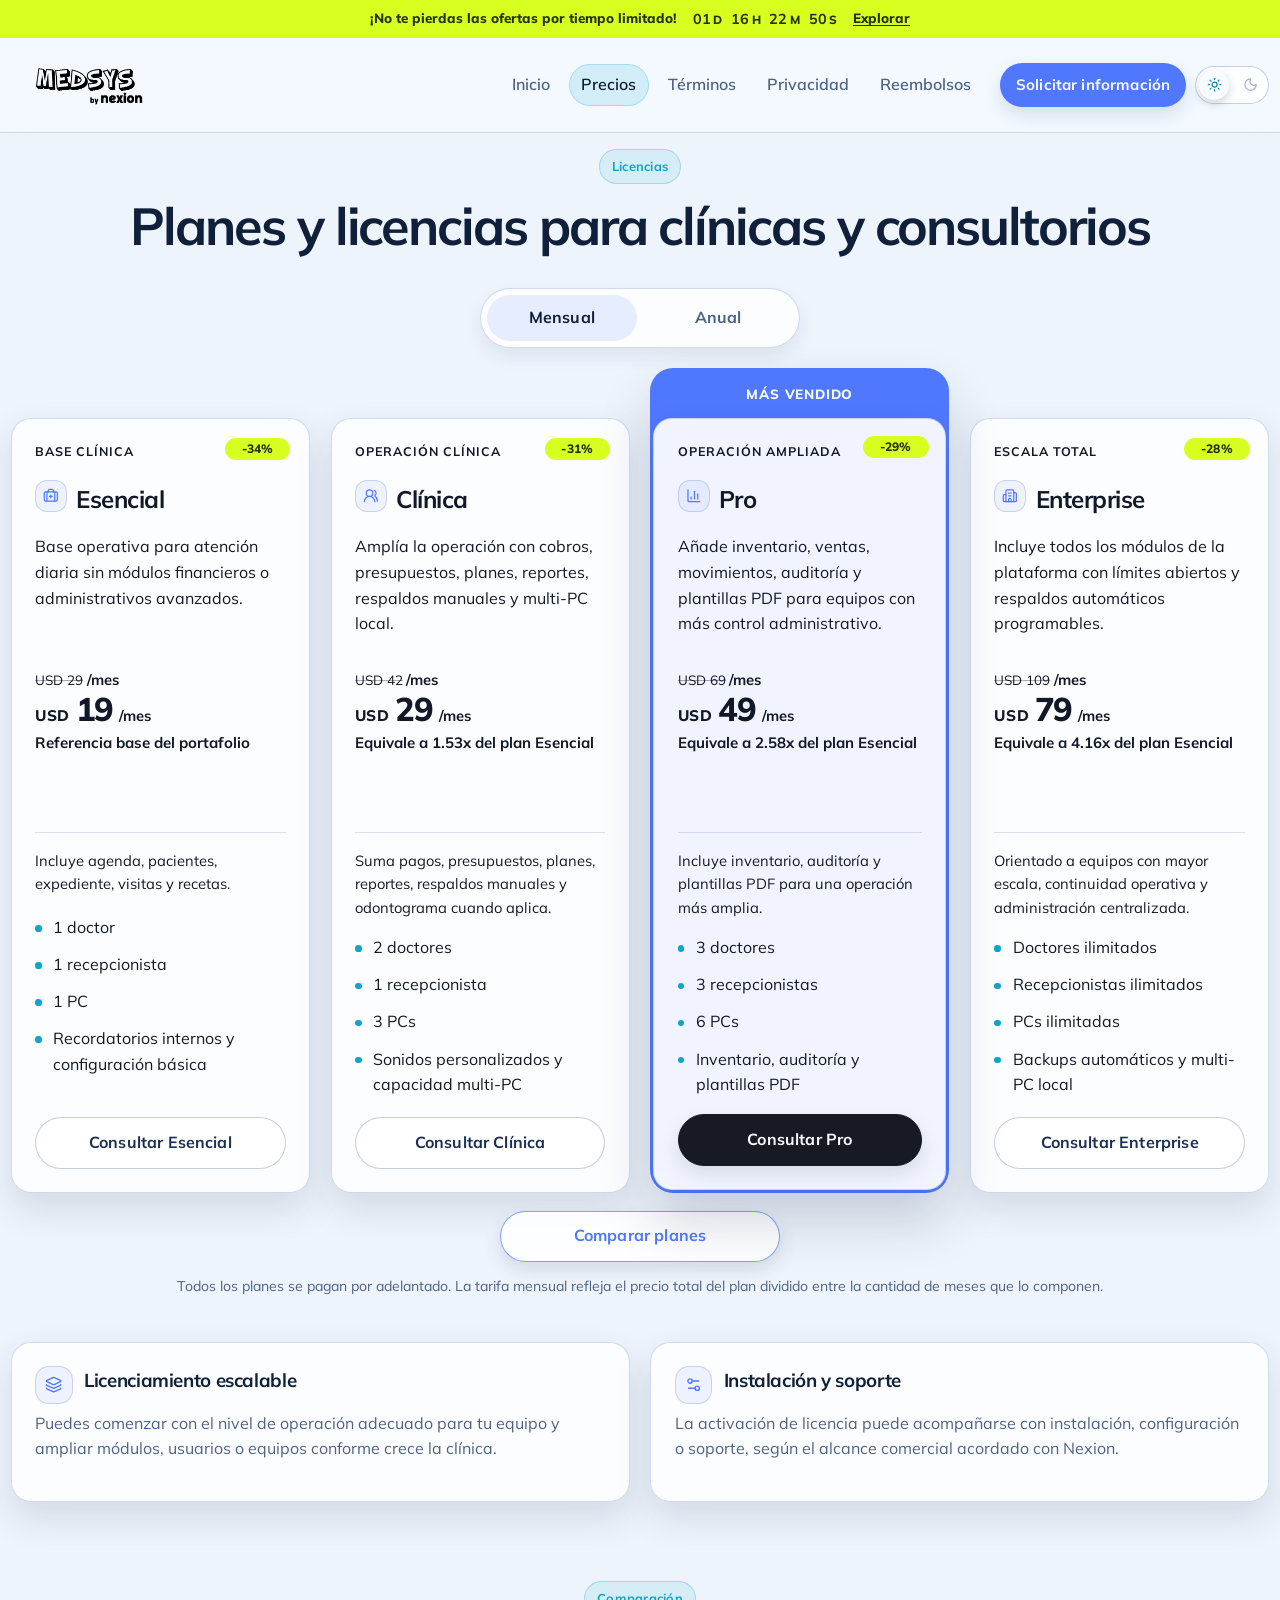
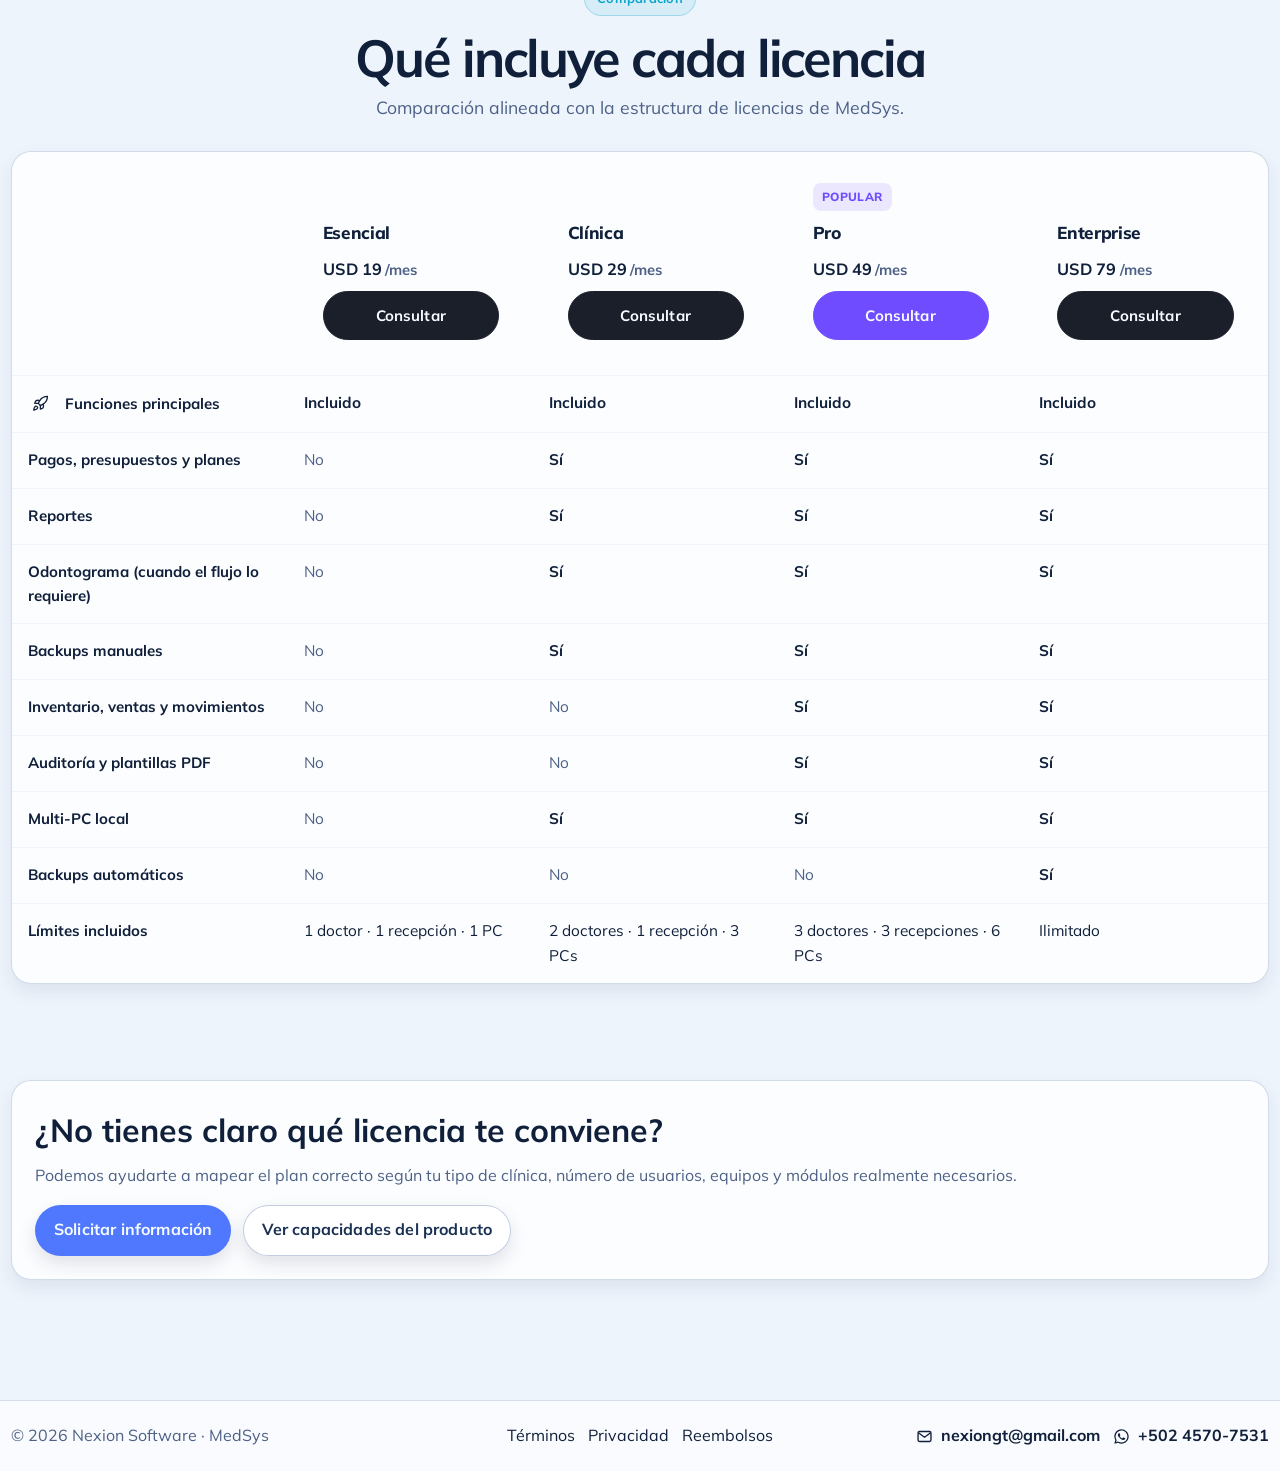
==== precios.html @ 18bebc8e "Add files via upload" ====
﻿<!doctype html>
<html lang="es" data-theme="light">
<head>
  <meta charset="utf-8" />
  <meta name="viewport" content="width=device-width, initial-scale=1" />
  <title>Planes y Licencias | Nexion</title>
  <meta name="description" content="Licencias MedSys en USD. Compara Esencial, Clínica, Pro y Enterprise para consultorios y clínicas." />
  <meta property="og:title" content="Planes y Licencias | MedSys | Nexion" />
  <meta property="og:description" content="Comparación de licencias MedSys en USD para consultorios y clínicas, con módulos y alcances según plan." />
  <meta property="og:type" content="website" />
  <meta property="og:image" content="src/iconoPrograma.png" />
  <link rel="icon" type="image/png" href="src/iconoPrograma.png" />
  <link rel="preload" as="image" href="src/logoBlack.png" />
  <link rel="preload" as="image" href="src/logoWhite.png" />
  <script>
    (() => {
      const root = document.documentElement;
      root.classList.add('js');
      try {
        const storedTheme = localStorage.getItem('medsys-theme');
        if (storedTheme === 'light' || storedTheme === 'dark') {
          root.dataset.theme = storedTheme;
        }
      } catch (_) {
        root.dataset.theme = root.dataset.theme || 'light';
      }
    })();
  </script>
  <link rel="stylesheet" href="assets/styles.css" />
  <script defer src="assets/main.js"></script>
</head>
<body>
  <div class="bg-orb orb-a" data-orb></div>
  <div class="bg-orb orb-b" data-orb></div>

  <header class="nav" data-nav>
    <div class="container nav-inner">
      <a class="brand" href="index.html" aria-label="MedSys by Nexion">
        <span class="brand-mark" aria-hidden="true">
          <img class="brand-logo brand-logo--light" src="src/logoBlack.png" alt="" width="300" height="150" />
          <img class="brand-logo brand-logo--dark" src="src/logoWhite.png" alt="" width="300" height="150" />
        </span>
        <span class="sr-only">MedSys by Nexion</span>
      </a>

      <button class="nav-toggle" type="button" aria-expanded="false" aria-controls="site-menu" aria-label="Abrir menú" data-nav-toggle>
        <svg viewBox="0 0 24 24" fill="none" aria-hidden="true">
          <path d="M4 5h16"></path>
          <path d="M4 12h16"></path>
          <path d="M4 19h16"></path>
        </svg>
      </button>

      <nav class="nav-menu" id="site-menu" aria-label="Navegación principal" data-nav-menu>
        <div class="nav-links">
          <a class="nav-link" data-nav-link href="index.html">Inicio</a>
          <a class="nav-link" data-nav-link href="precios.html">Precios</a>
          <a class="nav-link" data-nav-link href="terminos.html">Términos</a>
          <a class="nav-link" data-nav-link href="privacidad.html">Privacidad</a>
          <a class="nav-link" data-nav-link href="reembolsos.html">Reembolsos</a>
        </div>
        <div class="nav-actions">
          <a class="button small nav-cta" href="mailto:nexiongt@gmail.com?subject=Licencias%20MedSys">Solicitar información</a>
          <button class="theme-toggle" type="button" data-theme-toggle aria-label="Cambiar a modo oscuro" aria-pressed="false">
            <span class="theme-toggle-icon theme-toggle-icon-sun" aria-hidden="true">
              <svg viewBox="0 0 24 24" fill="none" aria-hidden="true">
                <circle cx="12" cy="12" r="4"></circle>
                <path d="M12 2v2"></path>
                <path d="M12 20v2"></path>
                <path d="m4.93 4.93 1.41 1.41"></path>
                <path d="m17.66 17.66 1.41 1.41"></path>
                <path d="M2 12h2"></path>
                <path d="M20 12h2"></path>
                <path d="m6.34 17.66-1.41 1.41"></path>
                <path d="m19.07 4.93-1.41 1.41"></path>
              </svg>
            </span>
            <span class="theme-toggle-thumb" aria-hidden="true"></span>
            <span class="theme-toggle-icon theme-toggle-icon-moon" aria-hidden="true">
              <svg viewBox="0 0 24 24" fill="none" aria-hidden="true">
                <path d="M20.985 12.486a9 9 0 1 1-9.473-9.472c.405-.022.617.46.402.803a6 6 0 0 0 8.268 8.268c.344-.215.825-.004.803.401"></path>
              </svg>
            </span>
          </button>
        </div>
      </nav>
      <div class="nav-overlay" data-nav-close></div>
    </div>
  </header>

  <main class="section">
    <div class="container">
      <div class="section-head" data-reveal>
        <span class="badge">Licencias</span>
        <h1 class="section-title">Planes y licencias para clínicas y consultorios</h1>
      </div>

      <section class="section pricing-section">
        <div class="pricing-shell">
          <div class="billing-center" data-reveal>
            <div class="billing-toggle" role="radiogroup" aria-label="Ciclo de facturación">
              <span class="billing-highlight" aria-hidden="true"></span>
              <input class="billing-input" type="radio" name="billing-cycle" id="billing-monthly" checked />
              <label class="billing-option" for="billing-monthly">Mensual</label>
              <input class="billing-input" type="radio" name="billing-cycle" id="billing-annual" />
              <label class="billing-option" for="billing-annual">Anual</label>
            </div>
          </div>

          <div class="pricing-grid" data-pricing-grid>
            <article class="card plan" data-reveal>
              <span class="plan-price-chip">-34%</span>
              <div class="plan-header">
                <span class="eyebrow">Base clínica</span>
                <h2 class="icon-title icon-title--sm">
                  <span class="title-icon" aria-hidden="true">
                    <svg viewBox="0 0 24 24" fill="none" aria-hidden="true">
                      <path d="M12 11v4"></path>
                      <path d="M14 13h-4"></path>
                      <path d="M16 6V4a2 2 0 0 0-2-2h-4a2 2 0 0 0-2 2v2"></path>
                      <path d="M18 6v14"></path>
                      <path d="M6 6v14"></path>
                      <rect width="20" height="14" x="2" y="6" rx="2"></rect>
                    </svg>
                  </span>
                  <span>Esencial</span>
                </h2>
                <p class="plan-summary">Base operativa para atención diaria sin módulos financieros o administrativos avanzados.</p>
              </div>

              <div class="plan-price-stack" aria-live="polite">
                <div class="plan-price-view" data-price="monthly">
                  <p class="plan-price-compare">USD 29<span class="plan-period">/mes</span></p>
                  <p class="plan-price-line"><span class="plan-currency">USD</span><span class="plan-amount">19</span><span class="plan-period">/mes</span></p>
                  <p class="plan-price-note">Referencia base del portafolio</p>
                </div>
                <div class="plan-price-view" data-price="annual">
                  <p class="plan-price-compare">USD 290<span class="plan-period">/año</span></p>
                  <p class="plan-price-line"><span class="plan-currency">USD</span><span class="plan-amount">190</span><span class="plan-period">/año</span></p>
                  <p class="plan-price-note">Equivale a USD 15.83<span class="plan-period">/mes</span></p>
                </div>
              </div>

              <p class="price-sub">Incluye agenda, pacientes, expediente, visitas y recetas.</p>
              <ul class="feature-list">
                <li>1 doctor</li>
                <li>1 recepcionista</li>
                <li>1 PC</li>
                <li>Recordatorios internos y configuración básica</li>
              </ul>
              <div class="plan-actions">
                <a class="button secondary" href="mailto:nexiongt@gmail.com?subject=Licencia%20MedSys%20Esencial">Consultar Esencial</a>
              </div>
            </article>

            <article class="card plan" data-reveal>
              <span class="plan-price-chip">-31%</span>
              <div class="plan-header">
                <span class="eyebrow">Operación clínica</span>
                <h2 class="icon-title icon-title--sm">
                  <span class="title-icon" aria-hidden="true">
                    <svg viewBox="0 0 24 24" fill="none" aria-hidden="true">
                      <path d="M18 21a8 8 0 0 0-16 0"></path>
                      <circle cx="10" cy="8" r="5"></circle>
                      <path d="M22 20c0-3.37-2-6.5-4-8a5 5 0 0 0-.45-8.3"></path>
                    </svg>
                  </span>
                  <span>Clínica</span>
                </h2>
                <p class="plan-summary">Amplía la operación con cobros, presupuestos, planes, reportes, respaldos manuales y multi-PC local.</p>
              </div>

              <div class="plan-price-stack" aria-live="polite">
                <div class="plan-price-view" data-price="monthly">
                  <p class="plan-price-compare">USD 42<span class="plan-period">/mes</span></p>
                  <p class="plan-price-line"><span class="plan-currency">USD</span><span class="plan-amount">29</span><span class="plan-period">/mes</span></p>
                  <p class="plan-price-note">Equivale a 1.53x del plan Esencial</p>
                </div>
                <div class="plan-price-view" data-price="annual">
                  <p class="plan-price-compare">USD 420<span class="plan-period">/año</span></p>
                  <p class="plan-price-line"><span class="plan-currency">USD</span><span class="plan-amount">290</span><span class="plan-period">/año</span></p>
                  <p class="plan-price-note">USD 24.17<span class="plan-period">/mes</span> · 1.53x Esencial</p>
                </div>
              </div>

              <p class="price-sub">Suma pagos, presupuestos, planes, reportes, respaldos manuales y odontograma cuando aplica.</p>
              <ul class="feature-list">
                <li>2 doctores</li>
                <li>1 recepcionista</li>
                <li>3 PCs</li>
                <li>Sonidos personalizados y capacidad multi-PC</li>
              </ul>
              <div class="plan-actions">
                <a class="button secondary" href="mailto:nexiongt@gmail.com?subject=Licencia%20MedSys%20Cl%C3%ADnica">Consultar Clínica</a>
              </div>
            </article>

            <article class="plan plan-popular" data-reveal>
              <div class="plan-popular-shell">
                <div class="plan-ribbon">Más vendido</div>
                <div class="card plan-popular-card">
                  <span class="plan-price-chip">-29%</span>
                  <div class="plan-header">
                    <span class="eyebrow">Operación ampliada</span>
                    <h2 class="icon-title icon-title--sm">
                      <span class="title-icon" aria-hidden="true">
                        <svg viewBox="0 0 24 24" fill="none" aria-hidden="true">
                          <path d="M3 3v16a2 2 0 0 0 2 2h16"></path>
                          <path d="M18 17V9"></path>
                          <path d="M13 17V5"></path>
                          <path d="M8 17v-3"></path>
                        </svg>
                      </span>
                      <span>Pro</span>
                    </h2>
                    <p class="plan-summary">Añade inventario, ventas, movimientos, auditoría y plantillas PDF para equipos con más control administrativo.</p>
                  </div>

                  <div class="plan-price-stack" aria-live="polite">
                    <div class="plan-price-view" data-price="monthly">
                      <p class="plan-price-compare">USD 69<span class="plan-period">/mes</span></p>
                      <p class="plan-price-line"><span class="plan-currency">USD</span><span class="plan-amount">49</span><span class="plan-period">/mes</span></p>
                      <p class="plan-price-note">Equivale a 2.58x del plan Esencial</p>
                    </div>
                    <div class="plan-price-view" data-price="annual">
                      <p class="plan-price-compare">USD 690<span class="plan-period">/año</span></p>
                      <p class="plan-price-line"><span class="plan-currency">USD</span><span class="plan-amount">490</span><span class="plan-period">/año</span></p>
                      <p class="plan-price-note">USD 40.83<span class="plan-period">/mes</span> · 2.58x Esencial</p>
                    </div>
                  </div>

                  <p class="price-sub">Incluye inventario, auditoría y plantillas PDF para una operación más amplia.</p>
                  <ul class="feature-list">
                    <li>3 doctores</li>
                    <li>3 recepcionistas</li>
                    <li>6 PCs</li>
                    <li>Inventario, auditoría y plantillas PDF</li>
                  </ul>
                  <div class="plan-actions">
                    <a class="button" href="mailto:nexiongt@gmail.com?subject=Licencia%20MedSys%20Pro">Consultar Pro</a>
                  </div>
                </div>
              </div>
            </article>

            <article class="card plan" data-reveal>
              <span class="plan-price-chip">-28%</span>
              <div class="plan-header">
                <span class="eyebrow">Escala total</span>
                <h2 class="icon-title icon-title--sm">
                  <span class="title-icon" aria-hidden="true">
                    <svg viewBox="0 0 24 24" fill="none" aria-hidden="true">
                      <path d="M10 12h4"></path>
                      <path d="M10 8h4"></path>
                      <path d="M14 21v-3a2 2 0 0 0-4 0v3"></path>
                      <path d="M6 10H4a2 2 0 0 0-2 2v7a2 2 0 0 0 2 2h16a2 2 0 0 0 2-2V9a2 2 0 0 0-2-2h-2"></path>
                      <path d="M6 21V5a2 2 0 0 1 2-2h8a2 2 0 0 1 2 2v16"></path>
                    </svg>
                  </span>
                  <span>Enterprise</span>
                </h2>
                <p class="plan-summary">Incluye todos los módulos de la plataforma con límites abiertos y respaldos automáticos programables.</p>
              </div>

              <div class="plan-price-stack" aria-live="polite">
                <div class="plan-price-view" data-price="monthly">
                  <p class="plan-price-compare">USD 109<span class="plan-period">/mes</span></p>
                  <p class="plan-price-line"><span class="plan-currency">USD</span><span class="plan-amount">79</span><span class="plan-period">/mes</span></p>
                  <p class="plan-price-note">Equivale a 4.16x del plan Esencial</p>
                </div>
                <div class="plan-price-view" data-price="annual">
                  <p class="plan-price-compare">USD 1,090<span class="plan-period">/año</span></p>
                  <p class="plan-price-line"><span class="plan-currency">USD</span><span class="plan-amount">790</span><span class="plan-period">/año</span></p>
                  <p class="plan-price-note">USD 65.83<span class="plan-period">/mes</span> · 4.16x Esencial</p>
                </div>
              </div>

              <p class="price-sub">Orientado a equipos con mayor escala, continuidad operativa y administración centralizada.</p>
              <ul class="feature-list">
                <li>Doctores ilimitados</li>
                <li>Recepcionistas ilimitados</li>
                <li>PCs ilimitadas</li>
                <li>Backups automáticos y multi-PC local</li>
              </ul>
              <div class="plan-actions">
                <a class="button secondary" href="mailto:nexiongt@gmail.com?subject=Licencia%20MedSys%20Enterprise">Consultar Enterprise</a>
              </div>
            </article>
          </div>

          <div class="pricing-jump" data-reveal>
            <a class="button secondary compare-jump" href="#comparacion">Comparar planes</a>
            <p class="pricing-footnote">Todos los planes se pagan por adelantado. La tarifa mensual refleja el precio total del plan dividido entre la cantidad de meses que lo componen.</p>
          </div>

          <div class="grid cols-2 pricing-info-grid" data-reveal>
            <article class="card">
              <h3 class="icon-title">
                <span class="title-icon" aria-hidden="true">
                  <svg viewBox="0 0 24 24" fill="none" aria-hidden="true">
                    <path d="M12.83 2.18a2 2 0 0 0-1.66 0L2.6 6.08a1 1 0 0 0 0 1.83l8.58 3.91a2 2 0 0 0 1.66 0l8.58-3.9a1 1 0 0 0 0-1.83z"></path>
                    <path d="M2 12a1 1 0 0 0 .58.91l8.6 3.91a2 2 0 0 0 1.65 0l8.58-3.9A1 1 0 0 0 22 12"></path>
                    <path d="M2 17a1 1 0 0 0 .58.91l8.6 3.91a2 2 0 0 0 1.65 0l8.58-3.9A1 1 0 0 0 22 17"></path>
                  </svg>
                </span>
                <span>Licenciamiento escalable</span>
              </h3>
              <p>Puedes comenzar con el nivel de operación adecuado para tu equipo y ampliar módulos, usuarios o equipos conforme crece la clínica.</p>
            </article>
            <article class="card">
              <h3 class="icon-title">
                <span class="title-icon" aria-hidden="true">
                  <svg viewBox="0 0 24 24" fill="none" aria-hidden="true">
                    <path d="M14 17H5"></path>
                    <path d="M19 7h-9"></path>
                    <circle cx="17" cy="17" r="3"></circle>
                    <circle cx="7" cy="7" r="3"></circle>
                  </svg>
                </span>
                <span>Instalación y soporte</span>
              </h3>
              <p>La activación de licencia puede acompañarse con instalación, configuración o soporte, según el alcance comercial acordado con Nexion.</p>
            </article>
          </div>
        </div>
      </section>

      <section class="section" id="comparacion">
        <div class="section-head" data-reveal>
          <span class="badge">Comparación</span>
          <h2 class="section-title">Qué incluye cada licencia</h2>
          <p class="section-subtitle">Comparación alineada con la estructura de licencias de MedSys.</p>
        </div>

        <div class="table-wrap" data-reveal>
          <table class="compare-table">
            <colgroup>
              <col class="compare-col compare-col--stub" />
              <col class="compare-col compare-col--plan" />
              <col class="compare-col compare-col--plan" />
              <col class="compare-col compare-col--plan" />
              <col class="compare-col compare-col--plan" />
            </colgroup>
            <thead>
              <tr class="compare-plan-row">
                <th class="compare-stub" scope="col"></th>
                <th scope="col">
                  <div class="compare-plan-head compare-plan-head--soft">
                    <p class="compare-plan-name">Esencial</p>
                    <p class="compare-plan-price">USD 19<span class="plan-period">/mes</span></p>
                    <a class="button secondary compare-plan-button" href="mailto:nexiongt@gmail.com?subject=Licencia%20MedSys%20Esencial">Consultar</a>
                  </div>
                </th>
                <th scope="col">
                  <div class="compare-plan-head compare-plan-head--soft">
                    <p class="compare-plan-name">Clínica</p>
                    <p class="compare-plan-price">USD 29<span class="plan-period">/mes</span></p>
                    <a class="button secondary compare-plan-button" href="mailto:nexiongt@gmail.com?subject=Licencia%20MedSys%20Cl%C3%ADnica">Consultar</a>
                  </div>
                </th>
                <th scope="col">
                  <div class="compare-plan-head">
                    <span class="compare-plan-badge">Popular</span>
                    <p class="compare-plan-name">Pro</p>
                    <p class="compare-plan-price">USD 49<span class="plan-period">/mes</span></p>
                    <a class="button compare-plan-button compare-plan-button--accent" href="mailto:nexiongt@gmail.com?subject=Licencia%20MedSys%20Pro">Consultar</a>
                  </div>
                </th>
                <th scope="col">
                  <div class="compare-plan-head compare-plan-head--soft">
                    <p class="compare-plan-name">Enterprise</p>
                    <p class="compare-plan-price">USD 79<span class="plan-period">/mes</span></p>
                    <a class="button secondary compare-plan-button" href="mailto:nexiongt@gmail.com?subject=Licencia%20MedSys%20Enterprise">Consultar</a>
                  </div>
                </th>
              </tr>
            </thead>
            <tbody>
              <tr>
                <th scope="row">
                  <span class="compare-row-title">
                    <span class="compare-row-title-icon" aria-hidden="true">
                      <svg viewBox="0 0 24 24" fill="none" aria-hidden="true">
                        <path d="M12 15v5s3.03-.55 4-2c1.08-1.62 0-5 0-5"></path>
                        <path d="M4.5 16.5c-1.5 1.26-2 5-2 5s3.74-.5 5-2c.71-.84.7-2.13-.09-2.91a2.18 2.18 0 0 0-2.91-.09"></path>
                        <path d="M9 12a22 22 0 0 1 2-3.95A12.88 12.88 0 0 1 22 2c0 2.72-.78 7.5-6 11a22.4 22.4 0 0 1-4 2z"></path>
                        <path d="M9 12H4s.55-3.03 2-4c1.62-1.08 5 .05 5 .05"></path>
                      </svg>
                    </span>
                    <span>Funciones principales</span>
                  </span>
                </th>
                <td class="table-value-yes">Incluido</td>
                <td class="table-value-yes">Incluido</td>
                <td class="table-value-yes">Incluido</td>
                <td class="table-value-yes">Incluido</td>
              </tr>
              <tr>
                <th scope="row">Pagos, presupuestos y planes</th>
                <td class="table-value-no">No</td>
                <td class="table-value-yes">Sí</td>
                <td class="table-value-yes">Sí</td>
                <td class="table-value-yes">Sí</td>
              </tr>
              <tr>
                <th scope="row">Reportes</th>
                <td class="table-value-no">No</td>
                <td class="table-value-yes">Sí</td>
                <td class="table-value-yes">Sí</td>
                <td class="table-value-yes">Sí</td>
              </tr>
              <tr>
                <th scope="row">Odontograma (cuando el flujo lo requiere)</th>
                <td class="table-value-no">No</td>
                <td class="table-value-yes">Sí</td>
                <td class="table-value-yes">Sí</td>
                <td class="table-value-yes">Sí</td>
              </tr>
              <tr>
                <th scope="row">Backups manuales</th>
                <td class="table-value-no">No</td>
                <td class="table-value-yes">Sí</td>
                <td class="table-value-yes">Sí</td>
                <td class="table-value-yes">Sí</td>
              </tr>
              <tr>
                <th scope="row">Inventario, ventas y movimientos</th>
                <td class="table-value-no">No</td>
                <td class="table-value-no">No</td>
                <td class="table-value-yes">Sí</td>
                <td class="table-value-yes">Sí</td>
              </tr>
              <tr>
                <th scope="row">Auditoría y plantillas PDF</th>
                <td class="table-value-no">No</td>
                <td class="table-value-no">No</td>
                <td class="table-value-yes">Sí</td>
                <td class="table-value-yes">Sí</td>
              </tr>
              <tr>
                <th scope="row">Multi-PC local</th>
                <td class="table-value-no">No</td>
                <td class="table-value-yes">Sí</td>
                <td class="table-value-yes">Sí</td>
                <td class="table-value-yes">Sí</td>
              </tr>
              <tr>
                <th scope="row">Backups automáticos</th>
                <td class="table-value-no">No</td>
                <td class="table-value-no">No</td>
                <td class="table-value-no">No</td>
                <td class="table-value-yes">Sí</td>
              </tr>
              <tr>
                <th scope="row">Límites incluidos</th>
                <td>1 doctor · 1 recepción · 1 PC</td>
                <td>2 doctores · 1 recepción · 3 PCs</td>
                <td>3 doctores · 3 recepciones · 6 PCs</td>
                <td>Ilimitado</td>
              </tr>
            </tbody>
          </table>
        </div>
      </section>

      <div class="cta-strip" data-reveal>
        <h2>¿No tienes claro qué licencia te conviene?</h2>
        <p>Podemos ayudarte a mapear el plan correcto según tu tipo de clínica, número de usuarios, equipos y módulos realmente necesarios.</p>
        <div class="hero-actions">
          <a class="button" href="mailto:nexiongt@gmail.com?subject=Licencias%20MedSys">Solicitar información</a>
          <a class="button secondary" href="index.html#alcance">Ver capacidades del producto</a>
        </div>
      </div>
    </div>
  </main>

  <footer class="site-footer">
    <div class="container footer-inner">
      <p>© <span data-year></span> Nexion Software · MedSys</p>
      <div class="footer-links">
        <a href="terminos.html">Términos</a>
        <a href="privacidad.html">Privacidad</a>
        <a href="reembolsos.html">Reembolsos</a>
      </div>
      <div class="footer-contact">
        <a class="contact-link contact-link--mail" href="mailto:nexiongt@gmail.com">nexiongt@gmail.com</a>
        <a class="contact-link contact-link--whatsapp" href="https://wa.me/50245707531" target="_blank" rel="noopener noreferrer">+502 4570-7531</a>
      </div>
    </div>
  </footer>
</body>
</html>
---- assets/styles.css ----
@import url('https://fonts.googleapis.com/css2?family=Mulish:wght@400;500;600;700;800&display=swap');

:root {
  --font-sans: 'Mulish', sans-serif;
  --promo-offset: 60px;
  --nav-height: 94px;
  --header-stack-gap: 1rem;
  --bg: #060b16;
  --bg-soft: #0b1324;
  --fg: #e8eefc;
  --muted: #9aa9c8;
  --accent: #6fe8ff;
  --accent-2: #95a8ff;
  --surface: rgba(15, 24, 42, 0.58);
  --surface-strong: rgba(12, 20, 37, 0.82);
  --surface-muted: rgba(148, 167, 255, 0.08);
  --border: rgba(187, 206, 255, 0.2);
  --border-strong: rgba(111, 232, 255, 0.28);
  --shadow: 0 18px 40px rgba(5, 10, 22, 0.22);
  --shadow-soft: 0 10px 22px rgba(5, 10, 22, 0.12);
  --radius: 20px;
  --radius-sm: 14px;
  --blur: 16px;
  --container: 1520px;
  color-scheme: dark;
}

html[data-theme='light'] {
  --bg: #eef4fc;
  --bg-soft: #f7fbff;
  --fg: #10203a;
  --muted: #4d6186;
  --accent: #0ea5c9;
  --accent-2: #4f78ff;
  --surface: rgba(255, 255, 255, 0.8);
  --surface-strong: rgba(255, 255, 255, 0.92);
  --surface-muted: rgba(79, 120, 255, 0.08);
  --border: rgba(78, 110, 166, 0.24);
  --border-strong: rgba(14, 165, 201, 0.28);
  --shadow: 0 16px 36px rgba(17, 35, 68, 0.12);
  --shadow-soft: 0 8px 18px rgba(17, 35, 68, 0.08);
  color-scheme: light;
}

* {
  box-sizing: border-box;
}

html {
  scroll-behavior: smooth;
  background: var(--bg);
  overflow-x: clip;
  scroll-padding-top: calc(var(--promo-offset) + var(--nav-height) + var(--header-stack-gap));
}

body {
  margin: 0;
  min-height: 100vh;
  font-family: var(--font-sans);
  color: var(--fg);
  background: var(--bg);
  line-height: 1.6;
  overflow-x: clip;
  transition: opacity 0.38s ease, transform 0.38s ease, background-color 0.3s ease;
}

body,
button,
input,
select,
textarea {
  font-family: var(--font-sans);
}

html[data-theme='light'] body {
  background: var(--bg);
}

html.js body {
  opacity: 0;
}

html.js body.page-ready {
  opacity: 1;
}

body.is-leaving {
  opacity: 0 !important;
  pointer-events: none;
}

html.menu-open,
body.menu-open {
  overflow: hidden;
  overscroll-behavior: none;
}

body::before,
body::after {
  display: none;
}

img,
svg {
  display: block;
  max-width: 100%;
}

main,
header,
footer {
  position: relative;
  z-index: 1;
}

main {
  padding-top: calc(var(--promo-offset) + var(--nav-height) + var(--header-stack-gap));
}

a {
  color: inherit;
  text-decoration: none;
}

h1,
h2,
h3,
p,
ul {
  margin-top: 0;
}

.container {
  width: min(100% - clamp(0.75rem, 1.7vw, 2rem), var(--container));
  margin-inline: auto;
}

.section {
  padding: 2.9rem 0;
}

.section-head {
  max-width: 760px;
  margin-inline: auto;
  margin-bottom: 1.5rem;
  text-align: center;
}

.section-title {
  margin-bottom: 0.55rem;
  font-size: clamp(1.8rem, 2vw + 1rem, 2.5rem);
  letter-spacing: -0.04em;
  line-height: 1.08;
}

.section-subtitle {
  margin: 0;
  margin-inline: auto;
  color: var(--muted);
  font-size: 1rem;
}

.sr-only {
  position: absolute;
  width: 1px;
  height: 1px;
  padding: 0;
  margin: -1px;
  overflow: hidden;
  clip: rect(0, 0, 0, 0);
  white-space: nowrap;
  border: 0;
}

.badge {
  display: inline-flex;
  align-items: center;
  gap: 0.45rem;
  margin-bottom: 1rem;
  padding: 0.4rem 0.75rem;
  border: 1px solid var(--border-strong);
  border-radius: 999px;
  background: rgba(8, 17, 32, 0.76);
  color: var(--accent);
  font-size: 0.8rem;
  font-weight: 700;
  letter-spacing: 0.02em;
}

html[data-theme='light'] .badge {
  background: rgba(14, 165, 201, 0.1);
}

.promo-countdown {
  position: fixed;
  left: 0;
  right: 0;
    top: 0;
  z-index: 160;
  background: #d7ff1f;
  color: #243100;
}

.promo-countdown__inner {
  display: flex;
  align-items: center;
  justify-content: center;
  gap: 1rem;
  min-height: 2.35rem;
  padding-block: 0.08rem;
  font-size: 0.84rem;
  font-weight: 800;
}

.promo-countdown__text,
.promo-countdown__timer {
  margin: 0;
}

.promo-countdown__text,
.promo-countdown__link {
  display: inline-flex;
  align-items: center;
  justify-content: center;
  text-align: center;
  line-height: 1.1;
}

.promo-countdown__timer {
  display: inline-flex;
  align-items: center;
  gap: 0.55rem;
  font-variant-numeric: tabular-nums;
  white-space: nowrap;
}

.promo-countdown__item {
  display: inline-flex;
  align-items: flex-end;
  gap: 0.15rem;
}

.promo-countdown__item strong {
  font-size: 0.9rem;
  line-height: 1;
}

.promo-countdown__item span {
  font-size: 0.74rem;
  text-transform: uppercase;
  line-height: 1;
  transform: translateY(0.02em);
}

.promo-countdown__link {
  color: #243100;
  font-weight: 800;
  text-decoration: underline;
  text-underline-offset: 0.12em;
}

.promo-countdown__link:hover {
  opacity: 0.8;
}

.button {
  display: inline-flex;
  align-items: center;
  justify-content: center;
  gap: 0.45rem;
  min-height: 46px;
  padding: 0.74rem 1.12rem;
  border-radius: 999px;
  border: 1px solid transparent;
  background: #4f78ff;
  color: #f6fbff;
  font-weight: 700;
  letter-spacing: 0.01em;
  box-shadow: 0 8px 18px rgba(17, 35, 68, 0.14);
  transition: transform 0.25s ease, box-shadow 0.25s ease, border-color 0.25s ease, background 0.25s ease;
}

.button:hover {
  transform: translateY(-2px);
  box-shadow: 0 10px 20px rgba(17, 35, 68, 0.18);
  border-color: rgba(79, 120, 255, 0.4);
  background: #4169ea;
}

.button.secondary {
  background: rgba(9, 17, 31, 0.62);
  border-color: rgba(173, 190, 234, 0.34);
  color: #dce6ff;
  box-shadow: none;
}

.button.secondary:hover {
  border-color: rgba(111, 232, 255, 0.45);
  background: rgba(12, 22, 40, 0.75);
}

.button.small {
  min-height: 40px;
  padding: 0.58rem 0.95rem;
  font-size: 0.94rem;
}

html[data-theme='light'] .button {
  color: #f6fbff;
  background: #4f78ff;
  box-shadow: 0 8px 18px rgba(17, 35, 68, 0.12);
}

html[data-theme='light'] .button.secondary {
  color: #1a3154;
  background: rgba(255, 255, 255, 0.78);
  border-color: rgba(78, 110, 166, 0.34);
}

html[data-theme='light'] .button.secondary:hover {
  border-color: rgba(14, 165, 201, 0.42);
  background: rgba(233, 245, 255, 0.92);
}

.nav {
  position: fixed;
  left: 0;
  right: 0;
  top: var(--promo-offset);
  z-index: 80;
  isolation: isolate;
  border-bottom: 1px solid rgba(179, 197, 239, 0.14);
  background: rgba(5, 10, 18, 0.62);
  backdrop-filter: blur(var(--blur));
  -webkit-backdrop-filter: blur(var(--blur));
}

html[data-theme='light'] .nav {
  border-bottom-color: rgba(69, 97, 149, 0.22);
  background: rgba(244, 250, 255, 0.8);
}

.nav-inner {
  position: relative;
  display: flex;
  align-items: center;
  justify-content: space-between;
  min-height: 94px;
  gap: 1rem;
}

.brand {
  display: inline-flex;
  align-items: center;
  flex-shrink: 0;
}

.brand-mark {
  position: relative;
  width: 156px;
  height: 78px;
}

.brand-logo {
  position: absolute;
  inset: 0;
  width: 100%;
  height: 100%;
  object-fit: contain;
  object-position: left center;
  opacity: 0;
  transition: opacity 0.22s ease;
}

html[data-theme='light'] .brand-logo--light,
html[data-theme='dark'] .brand-logo--dark {
  opacity: 1;
}

.nav-menu {
  display: flex;
  align-items: center;
  gap: 1rem;
  z-index: 90;
}

.nav-links,
.nav-actions {
  display: flex;
  align-items: center;
  gap: 0.35rem;
}

.nav-actions {
  gap: 0.55rem;
}

.nav-link {
  display: inline-flex;
  padding: 0.5rem 0.8rem;
  border-radius: 999px;
  color: var(--muted);
  font-weight: 600;
  transition: color 0.24s ease, background-color 0.24s ease, box-shadow 0.24s ease;
}

.nav-link:hover,
.nav-link.is-active {
  color: #f5f9ff;
  background: rgba(111, 232, 255, 0.14);
  box-shadow: inset 0 0 0 1px rgba(111, 232, 255, 0.2);
}

html[data-theme='light'] .nav-link:hover,
html[data-theme='light'] .nav-link.is-active {
  color: #0f1c33;
  background: rgba(14, 165, 201, 0.14);
  box-shadow: inset 0 0 0 1px rgba(14, 165, 201, 0.23);
}

.theme-toggle {
  position: relative;
  display: inline-flex;
  align-items: center;
  width: 74px;
  height: 38px;
  padding: 0;
  border-radius: 999px;
  border: 1px solid rgba(173, 190, 234, 0.34);
  background: rgba(9, 17, 31, 0.5);
  color: #f5f9ff;
  font-size: 0.86rem;
  cursor: pointer;
  transition: background-color 0.24s ease, border-color 0.24s ease, box-shadow 0.24s ease;
}

.theme-toggle:hover {
  background: rgba(111, 232, 255, 0.14);
  border-color: rgba(111, 232, 255, 0.35);
  box-shadow: 0 8px 16px rgba(8, 15, 30, 0.28);
}

html[data-theme='light'] .theme-toggle {
  background: rgba(255, 255, 255, 0.74);
  border-color: rgba(78, 110, 166, 0.32);
}

html[data-theme='light'] .theme-toggle:hover {
  background: rgba(14, 165, 201, 0.14);
  border-color: rgba(14, 165, 201, 0.32);
}

.theme-toggle-icon {
  position: absolute;
  top: 50%;
  width: 30px;
  height: 30px;
  display: grid;
  place-items: center;
  transform: translate(-50%, -50%);
  color: #9db0db;
  line-height: 1;
  z-index: 2;
  pointer-events: none;
  transition: color 0.24s ease;
}

.theme-toggle-icon svg {
  width: 0.95rem;
  height: 0.95rem;
}

.theme-toggle-icon svg *,
.nav-toggle svg * {
  fill: none;
  stroke: currentColor;
  stroke-width: 1.9;
  stroke-linecap: round;
  stroke-linejoin: round;
}

.theme-toggle-icon-sun {
  left: 18px;
}

.theme-toggle-icon-moon {
  left: 54px;
}

.theme-toggle-thumb {
  position: absolute;
  top: 3px;
  left: 3px;
  width: 30px;
  height: 30px;
  border-radius: 50%;
  background: #f8fcff;
  box-shadow: 0 4px 10px rgba(10, 26, 55, 0.18);
  transition: transform 0.26s ease, background 0.26s ease, box-shadow 0.26s ease;
}

html[data-theme='dark'] .theme-toggle-thumb {
  transform: translateX(36px);
  background: #8bb0ff;
}

html[data-theme='light'] .theme-toggle-icon-sun {
  color: #0f84ad;
}

html[data-theme='dark'] .theme-toggle-icon-moon {
  color: #e1eaff;
}

.nav-toggle {
  display: none;
  border: 1px solid rgba(164, 182, 223, 0.35);
  background: rgba(12, 20, 35, 0.6);
  color: var(--fg);
  padding: 0.45rem;
  border-radius: 10px;
  cursor: pointer;
  position: relative;
  z-index: 95;
}

html[data-theme='light'] .nav-toggle {
  border-color: rgba(78, 110, 166, 0.35);
  background: rgba(255, 255, 255, 0.78);
  color: #1f3b63;
}

.nav-toggle svg {
  width: 22px;
  height: 22px;
}

.nav-overlay {
  position: fixed;
  inset: 0;
  background: rgba(2, 4, 8, 0.45);
  opacity: 0;
  visibility: hidden;
  transition: opacity 0.25s ease, visibility 0.25s ease;
  z-index: 110;
}

.hero {
  padding: 5.6rem 0 3.25rem;
}

.hero-grid {
  display: grid;
  grid-template-columns: minmax(0, 1.2fr) minmax(340px, 0.8fr);
  gap: 1.4rem;
  align-items: center;
}

.hero-copy {
  max-width: 760px;
}

.hero-title-row {
  display: grid;
  grid-template-columns: minmax(190px, 250px) minmax(0, 1fr);
  gap: 1.4rem;
  align-items: center;
  margin-bottom: 1rem;
}

.hero-brand {
  position: relative;
  justify-self: center;
  width: min(100%, 230px);
  height: clamp(120px, 12vw, 156px);
  margin: 0;
}

.hero-brand-logo {
  position: absolute;
  inset: 0;
  width: 100%;
  height: 100%;
  object-fit: contain;
  object-position: center center;
  opacity: 0;
  transition: opacity 0.22s ease;
}

html[data-theme='light'] .hero-brand-logo--light,
html[data-theme='dark'] .hero-brand-logo--dark {
  opacity: 1;
}

.hero-title {
  margin-bottom: 0;
  font-size: clamp(2.35rem, 4vw, 3.95rem);
  letter-spacing: -0.06em;
  line-height: 0.95;
  text-align: center;
}

.hero-subtitle {
  margin-bottom: 1.35rem;
  margin-inline: auto;
  color: var(--muted);
  font-size: clamp(1rem, 0.55vw + 0.95rem, 1.2rem);
  text-align: center;
}

.hero-actions {
  display: flex;
  flex-wrap: wrap;
  gap: 0.72rem;
}

.hero-note {
  margin-top: 1rem;
  color: var(--muted);
  font-size: 0.95rem;
}

.section-divider {
  width: 100vw;
  height: 1px;
  margin-top: 1.6rem;
  margin-left: calc(50% - 50vw);
  background: rgba(78, 110, 166, 0.22);
}

.hero + .section {
  padding-top: clamp(1.1rem, 2.8vw, 1.85rem);
}

.grid {
  display: grid;
  gap: 1rem;
}

.grid.cols-2 {
  grid-template-columns: repeat(2, minmax(0, 1fr));
}

.grid.cols-3 {
  grid-template-columns: repeat(3, minmax(0, 1fr));
}

.grid.cols-4 {
  grid-template-columns: repeat(4, minmax(0, 1fr));
}

.card {
  background: var(--surface);
  border: 1px solid var(--border);
  border-radius: var(--radius);
  padding: 1.2rem;
  box-shadow: var(--shadow);
  backdrop-filter: blur(calc(var(--blur) * 0.65));
  -webkit-backdrop-filter: blur(calc(var(--blur) * 0.65));
  transition: border-color 0.25s ease, transform 0.25s ease, box-shadow 0.25s ease;
}

.card:hover {
  border-color: rgba(111, 232, 255, 0.35);
  transform: translateY(-2px);
  box-shadow: 0 18px 34px rgba(6, 13, 27, 0.18);
}

html[data-theme='light'] .card:hover {
  box-shadow: 0 14px 28px rgba(17, 35, 68, 0.12);
}

.card h2,
.card h3 {
  margin-bottom: 0.45rem;
  letter-spacing: -0.02em;
}

.icon-title {
  display: flex;
  align-items: flex-start;
  gap: 0.72rem;
  width: 100%;
}

.icon-title > span:last-child {
  display: inline-block;
  flex: 1 1 auto;
  min-width: 0;
}

.icon-title--sm {
  gap: 0.58rem;
}

.title-icon {
  display: inline-flex;
  align-items: center;
  justify-content: center;
  flex: 0 0 2.35rem;
  width: 2.35rem;
  height: 2.35rem;
  border-radius: 14px;
  border: 1px solid var(--border);
  background: rgba(79, 120, 255, 0.08);
  color: var(--accent-2);
}

html[data-theme='light'] .title-icon {
  background: rgba(79, 120, 255, 0.08);
}

.icon-title--sm .title-icon {
  flex-basis: 2rem;
  width: 2rem;
  height: 2rem;
  border-radius: 12px;
}

.title-icon svg {
  width: 1.08rem;
  height: 1.08rem;
  stroke: currentColor;
  stroke-width: 1.9;
  fill: none;
  stroke-linecap: round;
  stroke-linejoin: round;
}

.icon-title--sm .title-icon svg {
  width: 0.98rem;
  height: 0.98rem;
}

.card p,
.card li,
.card td,
.card th {
  color: var(--muted);
}

.feature-list,
.check-list,
.info-list {
  margin: 0;
  padding: 0;
  list-style: none;
  display: grid;
  gap: 0.72rem;
}

.feature-list li,
.check-list li,
.info-list li {
  position: relative;
  padding-left: 1.15rem;
}

.feature-list li::before,
.check-list li::before,
.info-list li::before {
  content: '';
  position: absolute;
  left: 0;
  top: 0.64em;
  width: 0.42rem;
  height: 0.42rem;
  border-radius: 50%;
  background: var(--accent);
}

.hero-panel {
  padding: 1.3rem;
  animation: float 6.5s ease-in-out infinite;
}

.hero-panel p {
  color: var(--muted);
}

.hero-panel .contact-row {
  margin-top: 1.1rem;
}

.card-kicker,
.eyebrow {
  display: inline-flex;
  margin-bottom: 0.55rem;
  color: var(--accent);
  font-size: 0.78rem;
  font-weight: 700;
  letter-spacing: 0.08em;
  text-transform: uppercase;
}

.module-grid,
.pricing-grid {
  display: grid;
  gap: 1rem;
}

.module-grid {
  grid-template-columns: repeat(auto-fit, minmax(220px, 1fr));
}

.pricing-grid {
  grid-template-columns: repeat(auto-fit, minmax(245px, 1fr));
  align-items: stretch;
  padding-top: 3.15rem;
}

.pricing-shell {
  display: grid;
  gap: 1.25rem;
}

.section.pricing-section {
  padding-top: 0.35rem;
  padding-bottom: 0.4rem;
}

.billing-center {
  display: grid;
  justify-items: center;
  gap: 0.4rem;
}

.billing-toggle {
  --billing-gap: 0.35rem;
  --billing-pad: 0.35rem;
  position: relative;
  isolation: isolate;
  display: grid;
  grid-template-columns: repeat(2, minmax(0, 1fr));
  align-items: center;
  gap: var(--billing-gap);
  width: min(320px, 100%);
  padding: var(--billing-pad);
  border-radius: 999px;
  border: 1px solid var(--border);
  background: var(--surface);
  box-shadow: var(--shadow-soft);
}

.billing-highlight {
  position: absolute;
  top: var(--billing-pad);
  left: var(--billing-pad);
  width: calc((100% - (var(--billing-pad) * 2) - var(--billing-gap)) / 2);
  height: calc(100% - (var(--billing-pad) * 2));
  border-radius: 999px;
  background: rgba(79, 120, 255, 0.12);
  box-shadow: none;
  transition: transform 0.28s ease;
  z-index: 0;
}

html[data-theme='dark'] .billing-highlight {
  background: rgba(79, 120, 255, 0.18);
}

.billing-input {
  position: absolute;
  opacity: 0;
  pointer-events: none;
}

.billing-option {
  position: relative;
  z-index: 1;
  display: inline-flex;
  justify-content: center;
  align-items: center;
  min-height: 44px;
  padding: 0.65rem 1rem;
  border-radius: 999px;
  color: var(--muted);
  font-weight: 700;
  letter-spacing: 0.01em;
  cursor: pointer;
  transition: color 0.24s ease;
}

.billing-input:checked + .billing-option {
  color: var(--fg);
}

.pricing-shell:has(#billing-annual:checked) .billing-highlight {
  transform: translateX(calc(100% + var(--billing-gap)));
}

.plan {
  position: relative;
  display: flex;
  flex-direction: column;
  gap: 1rem;
  height: 100%;
  min-height: 100%;
  overflow: visible;
}

.plan-header {
  display: grid;
  grid-template-rows: auto auto 1fr;
  align-content: start;
  gap: 0.55rem;
  height: 13.2rem;
  min-height: 13.2rem;
  padding-right: 0;
}

.plan-header > .eyebrow,
.plan-header > .icon-title {
  padding-right: 5.1rem;
}

.plan-popular {
  display: flex;
  align-items: stretch;
  z-index: 1;
}

.plan-popular-shell {
  position: relative;
  display: flex;
  flex-direction: column;
  align-items: center;
  flex: 1 1 auto;
  width: 100%;
  min-height: calc(100% + 3.15rem);
  margin-top: -3.15rem;
  padding: 3.15rem 3px 3px;
  border-radius: calc(var(--radius) + 3px);
  background: #4f78ff;
  box-shadow: 0 30px 60px rgba(35, 54, 103, 0.22);
  overflow: hidden;
}

html[data-theme='light'] .plan-popular-shell {
  box-shadow: 0 28px 52px rgba(17, 35, 68, 0.18);
}

.plan-ribbon {
  position: absolute;
  left: 0;
  right: 0;
  top: 0;
  height: 3.2rem;
  display: flex;
  align-items: center;
  justify-content: center;
  padding: 0 1rem;
  border-radius: 0;
  background: transparent;
  color: #f8fbff;
  text-align: center;
  font-size: 0.84rem;
  font-weight: 800;
  letter-spacing: 0.06em;
  text-transform: uppercase;
  z-index: 2;
}

.plan-popular-card {
  position: relative;
  display: flex;
  flex-direction: column;
  flex: 1 1 auto;
  gap: 1rem;
  width: 100%;
  min-height: 100%;
  padding: 1.2rem;
  margin-inline: auto;
  border-radius: calc(var(--radius) - 1px);
  background: var(--surface-strong);
  z-index: 1;
}

.plan-summary {
  margin: 0;
  align-self: stretch;
}

.plan-price-stack {
  position: relative;
  min-height: 146px;
  overflow: hidden;
}

.plan-price-view {
  position: absolute;
  inset: 0;
  display: flex;
  align-items: flex-start;
  gap: 0.4rem;
  padding: 0.15rem 0;
  flex-direction: column;
  opacity: 0;
  pointer-events: none;
  transform: none;
  transition: none;
}

.plan-price-chip {
  position: absolute;
  top: 1.15rem;
  right: 1.15rem;
  display: inline-flex;
  align-items: center;
  justify-content: center;
  min-width: 4.1rem;
  padding: 0.32rem 0.7rem;
  border-radius: 999px;
  background: #d7ff1f;
  color: #243100;
  font-size: 0.76rem;
  font-weight: 800;
  letter-spacing: 0.02em;
  line-height: 1;
  z-index: 3;
}

.plan-popular-card > .plan-price-chip {
  top: 1.05rem;
  right: 1.05rem;
}

.plan-price-compare {
  margin: 0;
  color: var(--muted);
  font-size: 0.84rem;
  line-height: 1.2;
  text-decoration: line-through;
  text-decoration-thickness: 1.2px;
  text-decoration-color: rgba(78, 110, 166, 0.55);
}

.plan-price-compare--placeholder {
  visibility: hidden;
}

.plan-price-line {
  display: flex;
  flex-wrap: wrap;
  align-items: baseline;
  gap: 0.18rem;
  margin: 0;
  color: var(--fg);
  font-family: var(--font-sans);
  font-size: clamp(1.9rem, 2.15vw, 2.55rem);
  font-weight: 800;
  letter-spacing: -0.05em;
  line-height: 1;
}

.plan-amount {
  font-size: 1.08em;
  line-height: 0.92;
}

.plan-price-note {
  margin: 0;
  color: var(--fg);
  font-size: 0.94rem;
  font-weight: 700;
}

.plan-currency {
  margin-right: 0.18rem;
  color: var(--fg);
  font-size: 0.96rem;
  font-weight: 800;
  letter-spacing: 0.04em;
  text-transform: uppercase;
}

.plan-period {
  display: inline-block;
  margin-left: 0.18rem;
  padding-left: 0.04rem;
  color: var(--muted);
  font-size: 0.92rem;
  font-weight: 700;
  letter-spacing: 0;
  line-height: 1;
}

html[data-theme='light'] .pricing-grid .plan,
html[data-theme='light'] .pricing-grid .plan h2,
html[data-theme='light'] .pricing-grid .plan p,
html[data-theme='light'] .pricing-grid .plan li,
html[data-theme='light'] .pricing-grid .plan .eyebrow,
html[data-theme='light'] .pricing-grid .plan .plan-price-line,
html[data-theme='light'] .pricing-grid .plan .plan-currency,
html[data-theme='light'] .pricing-grid .plan .plan-period,
html[data-theme='light'] .pricing-grid .plan .plan-price-note,
html[data-theme='light'] .pricing-grid .plan .price-sub,
html[data-theme='light'] .pricing-grid .plan .plan-summary {
  color: #111827;
}

html[data-theme='light'] .pricing-grid .plan .plan-price-compare {
  color: #111827;
  text-decoration-color: rgba(17, 24, 39, 0.36);
}

html[data-theme='light'] .pricing-grid .plan .title-icon {
  color: #4f78ff;
}

.pricing-shell:has(#billing-monthly:checked) [data-price='monthly'] {
  opacity: 1;
  pointer-events: auto;
}

.pricing-shell:has(#billing-annual:checked) [data-price='monthly'] {
  opacity: 0;
  pointer-events: none;
}

.pricing-shell:has(#billing-annual:checked) [data-price='annual'] {
  opacity: 1;
  pointer-events: auto;
}

.pricing-shell:has(#billing-monthly:checked) [data-price='annual'] {
  opacity: 0;
  pointer-events: none;
}

.price-sub {
  margin: 0;
  padding-top: 1rem;
  border-top: 1px solid rgba(173, 190, 234, 0.22);
  color: var(--muted);
  font-size: 0.92rem;
  min-height: 4.2rem;
}

html[data-theme='light'] .price-sub {
  border-top-color: rgba(78, 110, 166, 0.2);
}

.plan-actions {
  margin-top: auto;
}

.plan-actions .button,
.plan-actions .button.secondary {
  width: 100%;
  min-height: 52px;
  background: rgba(255, 255, 255, 0.88);
  border: 1px solid rgba(31, 55, 96, 0.28);
  color: #142947;
  box-shadow: none;
}

.plan-actions .button:hover,
.plan-actions .button.secondary:hover {
  background: rgba(255, 255, 255, 0.98);
  border-color: rgba(31, 55, 96, 0.42);
}

html[data-theme='dark'] .plan-actions .button,
html[data-theme='dark'] .plan-actions .button.secondary {
  background: rgba(13, 19, 33, 0.88);
  border-color: rgba(173, 190, 234, 0.26);
  color: #f6fbff;
}

html[data-theme='dark'] .plan-actions .button:hover,
html[data-theme='dark'] .plan-actions .button.secondary:hover {
  background: rgba(17, 25, 41, 0.96);
  border-color: rgba(173, 190, 234, 0.42);
}

.plan-popular .plan-actions .button,
.plan-popular .plan-actions .button.secondary {
  background: #171a23;
  border-color: #171a23;
  color: #f6fbff;
}

.plan-popular .plan-actions .button:hover,
.plan-popular .plan-actions .button.secondary:hover {
  background: #0f131d;
  border-color: #0f131d;
}

.pricing-jump {
  display: grid;
  justify-items: center;
  gap: 0.8rem;
  margin-top: -0.15rem;
}

.pricing-info-grid {
  margin-top: 1.55rem;
}

.compare-jump {
  min-width: min(280px, 100%);
  padding-inline: 1.5rem;
  color: var(--accent-2) !important;
  border-color: rgba(79, 120, 255, 0.7) !important;
  background: rgba(255, 255, 255, 0.88) !important;
}

.pricing-footnote {
  margin: 0;
  max-width: none;
  text-align: center;
  color: var(--muted);
  font-size: 0.88rem;
  white-space: nowrap;
}

.note-strip,
.cta-strip,
.info-box,
.table-wrap {
  border: 1px solid var(--border);
  border-radius: var(--radius);
  background: var(--surface);
  box-shadow: var(--shadow-soft);
}

.note-strip,
.info-box {
  padding: 1.05rem 1.15rem;
}

.note-strip p,
.info-box p,
.info-box li {
  margin-bottom: 0;
}

.note-strip + .note-strip {
  margin-top: 0.75rem;
}

.cta-strip {
  margin-top: 1.5rem;
  padding: 1.35rem;
  background: var(--surface);
}

html[data-theme='light'] .cta-strip {
  background: var(--surface);
}

.cta-strip h2 {
  margin-bottom: 0.45rem;
  font-size: clamp(1.45rem, 2vw + 0.75rem, 2rem);
}

.cta-strip p {
  color: var(--muted);
}

.cta-strip .hero-actions + .contact-row {
  margin-top: 1.2rem;
}

.contact-row {
  display: flex;
  flex-wrap: wrap;
  gap: 0.9rem;
  align-items: center;
}

.contact-row a {
  color: var(--accent);
  font-weight: 600;
}

.contact-row span {
  color: var(--muted);
}

.contact-link,
.inline-contact {
  display: inline-flex;
  align-items: center;
  gap: 0.52rem;
  white-space: nowrap;
  color: var(--accent);
  font-weight: 700;
}

.contact-link::before,
.inline-contact::before {
  content: '';
  flex: 0 0 1.05rem;
  width: 1.05rem;
  height: 1.05rem;
  background-color: currentColor;
  -webkit-mask-repeat: no-repeat;
  mask-repeat: no-repeat;
  -webkit-mask-position: center;
  mask-position: center;
  -webkit-mask-size: contain;
  mask-size: contain;
}

.contact-link--mail::before,
.inline-contact--mail::before {
  -webkit-mask-image: url("data:image/svg+xml,%3Csvg xmlns='http://www.w3.org/2000/svg' viewBox='0 0 24 24' fill='none' stroke='black' stroke-width='1.9' stroke-linecap='round' stroke-linejoin='round'%3E%3Crect x='3' y='5' width='18' height='14' rx='2'/%3E%3Cpath d='m4 7 8 6 8-6'/%3E%3C/svg%3E");
  mask-image: url("data:image/svg+xml,%3Csvg xmlns='http://www.w3.org/2000/svg' viewBox='0 0 24 24' fill='none' stroke='black' stroke-width='1.9' stroke-linecap='round' stroke-linejoin='round'%3E%3Crect x='3' y='5' width='18' height='14' rx='2'/%3E%3Cpath d='m4 7 8 6 8-6'/%3E%3C/svg%3E");
}

.contact-link--whatsapp::before,
.inline-contact--whatsapp::before {
  -webkit-mask-image: url("data:image/svg+xml,%3Csvg xmlns='http://www.w3.org/2000/svg' viewBox='0 0 24 24' fill='black'%3E%3Cpath d='M19.05 4.94A9.86 9.86 0 0 0 12.02 2C6.5 2 2 6.48 2 12c0 1.76.46 3.48 1.33 5L2 22l5.13-1.28A10 10 0 0 0 12.02 22C17.54 22 22 17.52 22 12c0-2.67-1.04-5.18-2.95-7.06Zm-7.03 15.37a8.3 8.3 0 0 1-4.22-1.15l-.3-.17-3.04.76.81-2.96-.2-.31A8.26 8.26 0 0 1 3.76 12a8.27 8.27 0 0 1 8.26-8.26c2.2 0 4.26.85 5.82 2.42A8.17 8.17 0 0 1 20.27 12a8.27 8.27 0 0 1-8.25 8.31Zm4.54-6.18c-.25-.13-1.46-.72-1.69-.8-.23-.08-.4-.12-.56.13-.17.25-.65.8-.8.96-.15.17-.29.19-.54.06-.25-.13-1.05-.39-2-1.25-.74-.66-1.23-1.48-1.38-1.73-.15-.25-.02-.39.11-.52.11-.11.25-.29.38-.44.12-.15.17-.25.25-.42.08-.17.04-.31-.02-.44-.06-.13-.56-1.34-.77-1.84-.2-.47-.4-.4-.56-.41l-.48-.01c-.17 0-.44.06-.67.31-.23.25-.88.86-.88 2.1 0 1.23.9 2.42 1.02 2.58.12.17 1.77 2.7 4.29 3.79.6.26 1.08.42 1.45.53.61.19 1.17.16 1.61.1.49-.07 1.46-.6 1.67-1.18.21-.58.21-1.07.15-1.17-.06-.1-.23-.17-.48-.29Z'/%3E%3C/svg%3E");
  mask-image: url("data:image/svg+xml,%3Csvg xmlns='http://www.w3.org/2000/svg' viewBox='0 0 24 24' fill='black'%3E%3Cpath d='M19.05 4.94A9.86 9.86 0 0 0 12.02 2C6.5 2 2 6.48 2 12c0 1.76.46 3.48 1.33 5L2 22l5.13-1.28A10 10 0 0 0 12.02 22C17.54 22 22 17.52 22 12c0-2.67-1.04-5.18-2.95-7.06Zm-7.03 15.37a8.3 8.3 0 0 1-4.22-1.15l-.3-.17-3.04.76.81-2.96-.2-.31A8.26 8.26 0 0 1 3.76 12a8.27 8.27 0 0 1 8.26-8.26c2.2 0 4.26.85 5.82 2.42A8.17 8.17 0 0 1 20.27 12a8.27 8.27 0 0 1-8.25 8.31Zm4.54-6.18c-.25-.13-1.46-.72-1.69-.8-.23-.08-.4-.12-.56.13-.17.25-.65.8-.8.96-.15.17-.29.19-.54.06-.25-.13-1.05-.39-2-1.25-.74-.66-1.23-1.48-1.38-1.73-.15-.25-.02-.39.11-.52.11-.11.25-.29.38-.44.12-.15.17-.25.25-.42.08-.17.04-.31-.02-.44-.06-.13-.56-1.34-.77-1.84-.2-.47-.4-.4-.56-.41l-.48-.01c-.17 0-.44.06-.67.31-.23.25-.88.86-.88 2.1 0 1.23.9 2.42 1.02 2.58.12.17 1.77 2.7 4.29 3.79.6.26 1.08.42 1.45.53.61.19 1.17.16 1.61.1.49-.07 1.46-.6 1.67-1.18.21-.58.21-1.07.15-1.17-.06-.1-.23-.17-.48-.29Z'/%3E%3C/svg%3E");
}

.spotlight {
  display: grid;
  grid-template-columns: minmax(0, 1fr) minmax(0, 1fr);
  gap: 1rem;
}

.highlight-panel {
  display: grid;
  gap: 0.85rem;
}

.comparison-card {
  padding: 1.15rem;
}

.comparison-card .icon-title {
  display: grid;
  grid-template-columns: 2.85rem minmax(0, 18ch);
  align-items: center;
  column-gap: 0.8rem;
  row-gap: 0;
  width: auto;
  max-width: 23rem;
  min-height: 4.9rem;
}

.comparison-card .icon-title > span:last-child {
  max-width: 18ch;
}

.comparison-card .title-icon {
  align-self: center;
}

@media (min-width: 980px) {
  .comparison-card .icon-title {
    display: flex;
    align-items: center;
    gap: 0.8rem;
    width: 100%;
    max-width: none;
    min-height: 0;
  }

  .comparison-card .icon-title > span:last-child {
    max-width: none;
    white-space: nowrap;
  }
}

.table-wrap {
  overflow: auto;
  max-width: 1380px;
  margin-inline: auto;
}

#comparacion {
  scroll-margin-top: 108px;
}

.compare-table {
  width: 100%;
  table-layout: fixed;
  border-collapse: separate;
  border-spacing: 0;
  min-width: 1120px;
}

.compare-col--stub {
  width: 22%;
}

.compare-col--plan {
  width: 19.5%;
}

.compare-table th,
.compare-table td {
  padding: 0.95rem 1rem;
  border-bottom: 1px solid rgba(173, 190, 234, 0.16);
  text-align: left;
  vertical-align: top;
}

.compare-table thead th {
  color: var(--fg);
  font-size: 0.94rem;
  font-weight: 700;
}

.compare-table thead .compare-plan-row th {
  padding: 0.95rem 1.15rem 1.15rem;
  border-bottom: 1px solid rgba(173, 190, 234, 0.16);
  vertical-align: bottom;
}

.compare-table thead .compare-stub {
  width: auto;
  min-width: 0;
}

.compare-plan-head {
  display: flex;
  flex-direction: column;
  align-items: flex-start;
  gap: 0.55rem;
  justify-content: flex-start;
  width: 100%;
  min-height: 10.25rem;
  padding: 1rem;
  border-radius: calc(var(--radius) - 4px);
  box-sizing: border-box;
  background: transparent;
  transition: background 0.25s ease, box-shadow 0.25s ease;
}

.compare-plan-head--soft {
  background: transparent;
}

.compare-plan-head--soft::before {
  content: '';
  display: block;
  width: 100%;
  min-height: 1.7rem;
}

.compare-table thead .compare-plan-row th:hover .compare-plan-head {
  background: rgba(79, 120, 255, 0.08);
}

html[data-theme='dark'] .compare-table thead .compare-plan-row th:hover .compare-plan-head {
  background: rgba(79, 120, 255, 0.12);
}

.compare-plan-badge {
  display: inline-flex;
  align-items: center;
  justify-content: center;
  padding: 0.26rem 0.58rem;
  border-radius: 0.5rem;
  background: rgba(111, 76, 255, 0.12);
  color: #6f4cff;
  font-size: 0.74rem;
  font-weight: 800;
  letter-spacing: 0.03em;
  text-transform: uppercase;
  margin-bottom: 0;
}

.compare-plan-name,
.compare-plan-price {
  margin: 0;
}

.compare-plan-name {
  font-size: 1.08rem;
  font-weight: 800;
  letter-spacing: -0.02em;
}

.compare-plan-price {
  color: var(--fg);
  font-size: 1.02rem;
  font-weight: 700;
}

.compare-plan-button {
  width: 100%;
  min-height: 3rem;
  margin-top: auto;
  justify-content: center;
  border-color: #1b1f2a !important;
  background: #1b1f2a !important;
  color: #f7fbff !important;
  box-shadow: none !important;
}

.compare-plan-button--accent {
  border-color: #6f4cff !important;
  background: #6f4cff !important;
}

.compare-table tbody th {
  color: var(--fg);
  font-size: 0.94rem;
  font-weight: 700;
  background: transparent;
  width: auto;
  min-width: 0;
}

.compare-row-title {
  display: flex;
  align-items: center;
  gap: 0.72rem;
}

.compare-row-title-icon {
  display: inline-flex;
  align-items: center;
  justify-content: center;
  width: 1.6rem;
  height: 1.6rem;
  flex: 0 0 1.6rem;
  color: var(--fg);
}

.compare-row-title-icon svg {
  width: 1.05rem;
  height: 1.05rem;
  stroke: currentColor;
  stroke-width: 1.9;
  stroke-linecap: round;
  stroke-linejoin: round;
}

.compare-table tbody td {
  font-size: 0.96rem;
}

.compare-table tbody tr:last-child th,
.compare-table tbody tr:last-child td {
  border-bottom: 0;
}

.table-value-yes {
  color: var(--fg);
  font-weight: 700;
}

.table-value-no {
  color: var(--muted);
}

.legal {
  max-width: 920px;
}

.legal section + section {
  margin-top: 1.5rem;
}

.legal h2 {
  margin-bottom: 0.45rem;
  font-size: 1.22rem;
  letter-spacing: -0.02em;
}

.legal p,
.legal li {
  color: var(--muted);
}

.legal ul {
  padding-left: 1.1rem;
}

.site-footer {
  margin-top: 3rem;
  border-top: 1px solid rgba(160, 180, 227, 0.16);
  background: rgba(5, 9, 16, 0.5);
}

html[data-theme='light'] .site-footer {
  border-top-color: rgba(78, 110, 166, 0.22);
  background: rgba(255, 255, 255, 0.66);
}

.footer-inner {
  display: grid;
  grid-template-columns: minmax(0, 1fr) auto minmax(0, 1fr);
  align-items: center;
  gap: 0.8rem 1.25rem;
  padding: 1.4rem 0;
  color: var(--muted);
}

.footer-inner > p {
  margin: 0;
  justify-self: start;
}

.footer-links,
.footer-contact {
  display: flex;
  flex-wrap: wrap;
  gap: 0.8rem;
}

.footer-links {
  justify-content: center;
  justify-self: center;
}

.footer-contact {
  justify-content: flex-end;
  justify-self: end;
  text-align: right;
}

.footer-links a,
.footer-contact a {
  color: var(--fg);
}

.footer-contact .contact-link {
  color: var(--fg);
}

.contact-link:hover,
.inline-contact:hover {
  color: var(--accent-2);
}

.footer-links a:hover,
.footer-contact a:hover {
  color: var(--accent);
}

.bg-orb {
  display: none;
}

[data-reveal] {
  opacity: 0;
  transform: translateY(20px);
  transition: opacity 0.62s ease, transform 0.62s ease;
}

[data-reveal].is-visible {
  opacity: 1;
  transform: translateY(0);
}

.button:focus-visible,
.nav-link:focus-visible,
.theme-toggle:focus-visible,
.nav-toggle:focus-visible,
a:focus-visible {
  outline: 2px solid var(--accent);
  outline-offset: 2px;
}

@keyframes float {
  0% { transform: translateY(0); }
  50% { transform: translateY(-8px); }
  100% { transform: translateY(0); }
}

@media (max-width: 980px) {
  .hero-grid,
  .spotlight,
  .grid.cols-3,
  .grid.cols-4,
  .grid.cols-2 {
    grid-template-columns: 1fr;
  }

  .hero {
    padding-top: 4.7rem;
  }

  .hero-title-row {
    grid-template-columns: minmax(165px, 210px) minmax(0, 1fr);
  }
}

@media (max-width: 860px) {
  .nav-toggle {
    display: inline-flex;
  }

  .nav-menu {
    position: fixed;
    inset: 0 0 0 auto;
    width: min(84vw, 340px);
    max-width: 340px;
    min-height: 100vh;
    min-height: 100svh;
    height: 100dvh;
    padding: calc(1rem + env(safe-area-inset-top, 0px)) 1rem calc(1rem + env(safe-area-inset-bottom, 0px));
    display: flex;
    flex-direction: column;
    justify-content: center;
    align-items: center;
    gap: 1.1rem;
    background: #0b1324;
    border-left: 0;
    transform: translate3d(100%, 0, 0);
    opacity: 0;
    visibility: hidden;
    pointer-events: none;
    transition: transform 0.3s ease, opacity 0.3s ease, visibility 0.3s ease;
    box-shadow: none;
    overflow-y: auto;
    overscroll-behavior: contain;
    z-index: 220;
  }

  html[data-theme='light'] .nav-menu {
    background: #f7fbff;
    box-shadow: none;
  }

  .nav-links,
  .nav-actions {
    width: 100%;
    display: grid;
    grid-template-columns: minmax(0, 1fr);
    justify-items: center;
    text-align: center;
  }

  .nav-links {
    gap: 0.75rem;
    padding: 0;
    align-content: center;
    justify-content: center;
  }

  .nav-actions {
    gap: 0.75rem;
    padding: 0;
    background: none;
    border-top: 0;
    align-content: center;
    justify-items: center;
  }

  .nav-link,
  .nav-actions .button {
    width: min(100%, 100%);
    display: inline-flex;
    justify-content: center;
    text-align: center;
  }

  .nav-menu .theme-toggle {
    justify-self: center;
    margin-inline: auto;
  }

  .nav.is-open .nav-menu,
  body.menu-open .nav-menu {
    transform: translateX(0);
    opacity: 1;
    visibility: visible;
    pointer-events: auto;
  }

  .nav.is-open .nav-overlay,
  body.menu-open .nav-overlay {
    opacity: 1;
    visibility: visible;
  }
}

@media (max-width: 819px) {
  .pricing-grid {
    padding-top: 0;
  }

  .plan-popular-shell {
    min-height: 100%;
    margin-top: 0;
  }
}

@media (max-width: 680px) {
  .brand-mark {
    width: 132px;
    height: 66px;
  }

  .hero-title-row {
    grid-template-columns: 138px minmax(0, 1fr);
    gap: 0.8rem;
  }

  .hero-brand {
    width: min(100%, 132px);
    height: 98px;
  }

  .hero-title {
    font-size: clamp(2rem, 9vw, 2.85rem);
  }

  .footer-links,
  .footer-contact,
  .contact-row,
  .hero-actions {
    flex-direction: column;
    align-items: flex-start;
  }

  .cta-strip .hero-actions {
    align-items: stretch;
  }

  .cta-strip .button,
  .hero-actions .button {
    width: 100%;
  }

  .plan-price-stack {
    min-height: 154px;
  }

  .pricing-grid {
    padding-top: 0;
  }

  .plan-ribbon {
    height: 2.8rem;
  }

  .plan-popular-shell {
    min-height: 100%;
    margin-top: 0;
    padding: 2.8rem 2px 2px;
  }

  .plan-popular-card {
    padding: 1.05rem;
  }

  .plan-price-chip {
    top: 0.95rem;
    right: 0.95rem;
    min-width: 3.8rem;
    padding: 0.28rem 0.62rem;
    font-size: 0.72rem;
  }

  .plan-header,
  .price-sub {
    min-height: 0;
  }

  .plan-header {
    height: auto;
    padding-right: 0;
  }

  .plan-header > .eyebrow,
  .plan-header > .icon-title {
    padding-right: 4.55rem;
  }

  .comparison-card .icon-title {
    grid-template-columns: 2.35rem minmax(0, 1fr);
    max-width: none;
    min-height: 0;
  }

  .comparison-card .icon-title > span:last-child {
    max-width: none;
  }

  .pricing-jump {
    gap: 0.7rem;
    margin-top: -0.1rem;
  }

  .pricing-footnote {
    max-width: 34ch;
    font-size: 0.92rem;
    white-space: normal;
  }

  .compare-table {
    min-width: 920px;
  }

  .compare-table thead .compare-plan-row th {
    padding: 0.9rem 0.9rem 1rem;
  }

  .compare-plan-head {
    min-height: 8.8rem;
    padding: 0.85rem;
  }

}

@media (max-width: 760px) {
  .footer-inner {
    grid-template-columns: 1fr;
    justify-items: start;
  }

  .footer-links,
  .footer-contact {
    justify-self: start;
    justify-content: flex-start;
    text-align: left;
  }
}

.container {
  width: min(100% - clamp(0.75rem, 1.7vw, 2rem), var(--container));
}

.section {
  padding: clamp(2.35rem, 6vw, 4.5rem) 0;
}

main.section {
  padding: calc(var(--promo-offset) + var(--nav-height) + var(--header-stack-gap)) 0 clamp(2.35rem, 6vw, 4.5rem);
}

.hero {
  padding: 0 0 clamp(2.75rem, 6vw, 4rem);
}

.section-head {
  max-width: min(100%, 58rem);
  margin-bottom: clamp(1.2rem, 3vw, 1.9rem);
}

.section-title {
  font-size: clamp(2rem, 5vw, 3.25rem);
  line-height: 1;
}

.section-subtitle {
  max-width: 62ch;
  font-size: clamp(1rem, 2.2vw, 1.1rem);
}

.card,
.comparison-card,
.hero-panel,
.cta-strip,
.info-box,
.note-strip {
  padding: clamp(1.05rem, 2.5vw, 1.45rem);
}

.grid,
.module-grid,
.pricing-grid,
.spotlight {
  gap: clamp(0.95rem, 2.2vw, 1.3rem);
}

.hero-grid,
.grid.cols-2,
.grid.cols-3,
.grid.cols-4,
.module-grid,
.pricing-grid,
.spotlight,
.footer-inner {
  grid-template-columns: 1fr;
}

.hero-grid {
  align-items: start;
}

.hero-copy,
.section-head,
.legal {
  max-width: 100%;
}

.hero-title-row {
  grid-template-columns: 1fr;
  gap: 0.95rem;
  align-items: start;
}

.hero-brand {
  justify-self: start;
  width: min(100%, 210px);
  height: clamp(112px, 28vw, 156px);
}

.hero-title {
  font-size: clamp(2.2rem, 9vw, 4rem);
}

.hero-subtitle,
.hero-note {
  max-width: 65ch;
}

.contact-row {
  gap: 0.65rem 1rem;
}

.footer-inner {
  justify-items: start;
  gap: 0.95rem;
}

.footer-links,
.footer-contact {
  justify-self: start;
  justify-content: flex-start;
  text-align: left;
}

.module-grid .card,
.pricing-grid .plan {
  min-width: 0;
}

.table-wrap {
  overflow-x: auto;
  -webkit-overflow-scrolling: touch;
}

#alcance.section {
  padding-top: clamp(1.3rem, 3.4vw, 2.2rem);
}

#alcance .section-head {
  margin-bottom: clamp(0.8rem, 2vw, 1.15rem);
}

#alcance .module-grid .card {
  min-height: clamp(150px, 16vw, 176px);
}

@media (min-width: 700px) {
  .grid.cols-2,
  .grid.cols-4,
  .module-grid {
    grid-template-columns: repeat(2, minmax(0, 1fr));
  }

  .hero-title-row {
    grid-template-columns: minmax(165px, 210px) minmax(0, 1fr);
    align-items: center;
    gap: 1.1rem;
  }

  .hero-brand {
    justify-self: center;
    width: min(100%, 190px);
    height: clamp(118px, 16vw, 150px);
  }
}

@media (min-width: 820px) {
  .grid.cols-3,
  .pricing-grid,
  .spotlight {
    grid-template-columns: repeat(2, minmax(0, 1fr));
  }
}

@media (min-width: 900px) {
  .hero-grid,
  .spotlight {
    grid-template-columns: repeat(2, minmax(0, 1fr));
  }

  .hero-panel {
    width: min(100%, 620px);
    justify-self: end;
  }
}

@media (min-width: 1120px) {
  .hero-grid {
    grid-template-columns: minmax(0, 1.08fr) minmax(320px, 0.92fr);
    align-items: center;
  }

  .grid.cols-3 {
    grid-template-columns: repeat(3, minmax(0, 1fr));
  }

  .module-grid {
    grid-template-columns: repeat(4, minmax(0, 1fr));
  }

  .footer-inner {
    grid-template-columns: minmax(0, 1fr) auto minmax(0, 1fr);
    align-items: center;
    gap: 0.8rem 1.25rem;
  }

  .footer-links {
    justify-self: center;
    justify-content: center;
    text-align: center;
  }

  .footer-contact {
    justify-self: end;
    justify-content: flex-end;
    text-align: right;
  }
}

@media (min-width: 1280px) {
  .grid.cols-4 {
    grid-template-columns: repeat(4, minmax(0, 1fr));
  }

  .pricing-grid {
    grid-template-columns: repeat(4, minmax(0, 1fr));
  }
}

@media (max-width: 699px) {
  :root {
    --promo-offset: 78px;
    --header-stack-gap: 1.15rem;
  }

  .promo-countdown__inner {
    flex-wrap: wrap;
    gap: 0.45rem 0.85rem;
    padding-block: 0.5rem;
    text-align: center;
  }

  .promo-countdown__text {
    width: 100%;
  }

  .container {
    width: min(100% - 2rem, var(--container));
  }

  .hero-copy {
    text-align: center;
  }

  .hero-copy .badge {
    margin-inline: auto;
  }

  .hero-title-row {
    justify-items: center;
    text-align: center;
  }

  .hero-brand {
    justify-self: center;
  }

  .hero-subtitle,
  .hero-note {
    margin-inline: auto;
  }

  .hero-actions {
    align-items: center;
    justify-content: center;
  }

  .hero-actions .button {
    width: min(100%, 26rem);
  }

  .footer-inner {
    justify-items: center;
    text-align: center;
  }

  .footer-inner > p,
  .footer-links,
  .footer-contact {
    justify-self: center;
    justify-content: center;
    text-align: center;
  }

  .footer-links,
  .footer-contact {
    align-items: center;
  }

  .footer-links {
    flex-direction: row;
    flex-wrap: nowrap;
    gap: 0.7rem;
  }

  .footer-links a {
    white-space: nowrap;
    font-size: 0.96rem;
  }

  .footer-contact {
    flex-direction: row;
    flex-wrap: nowrap;
    gap: 0.9rem;
  }

  .footer-contact .contact-link {
    white-space: nowrap;
    font-size: 0.95rem;
  }
}

@media (prefers-reduced-motion: reduce) {
  html {
    scroll-behavior: auto;
  }

  *,
  *::before,
  *::after {
    animation: none !important;
    transition: none !important;
  }

  [data-reveal] {
    opacity: 1 !important;
    transform: none !important;
  }

  body {
    opacity: 1 !important;
    transform: none !important;
  }
}
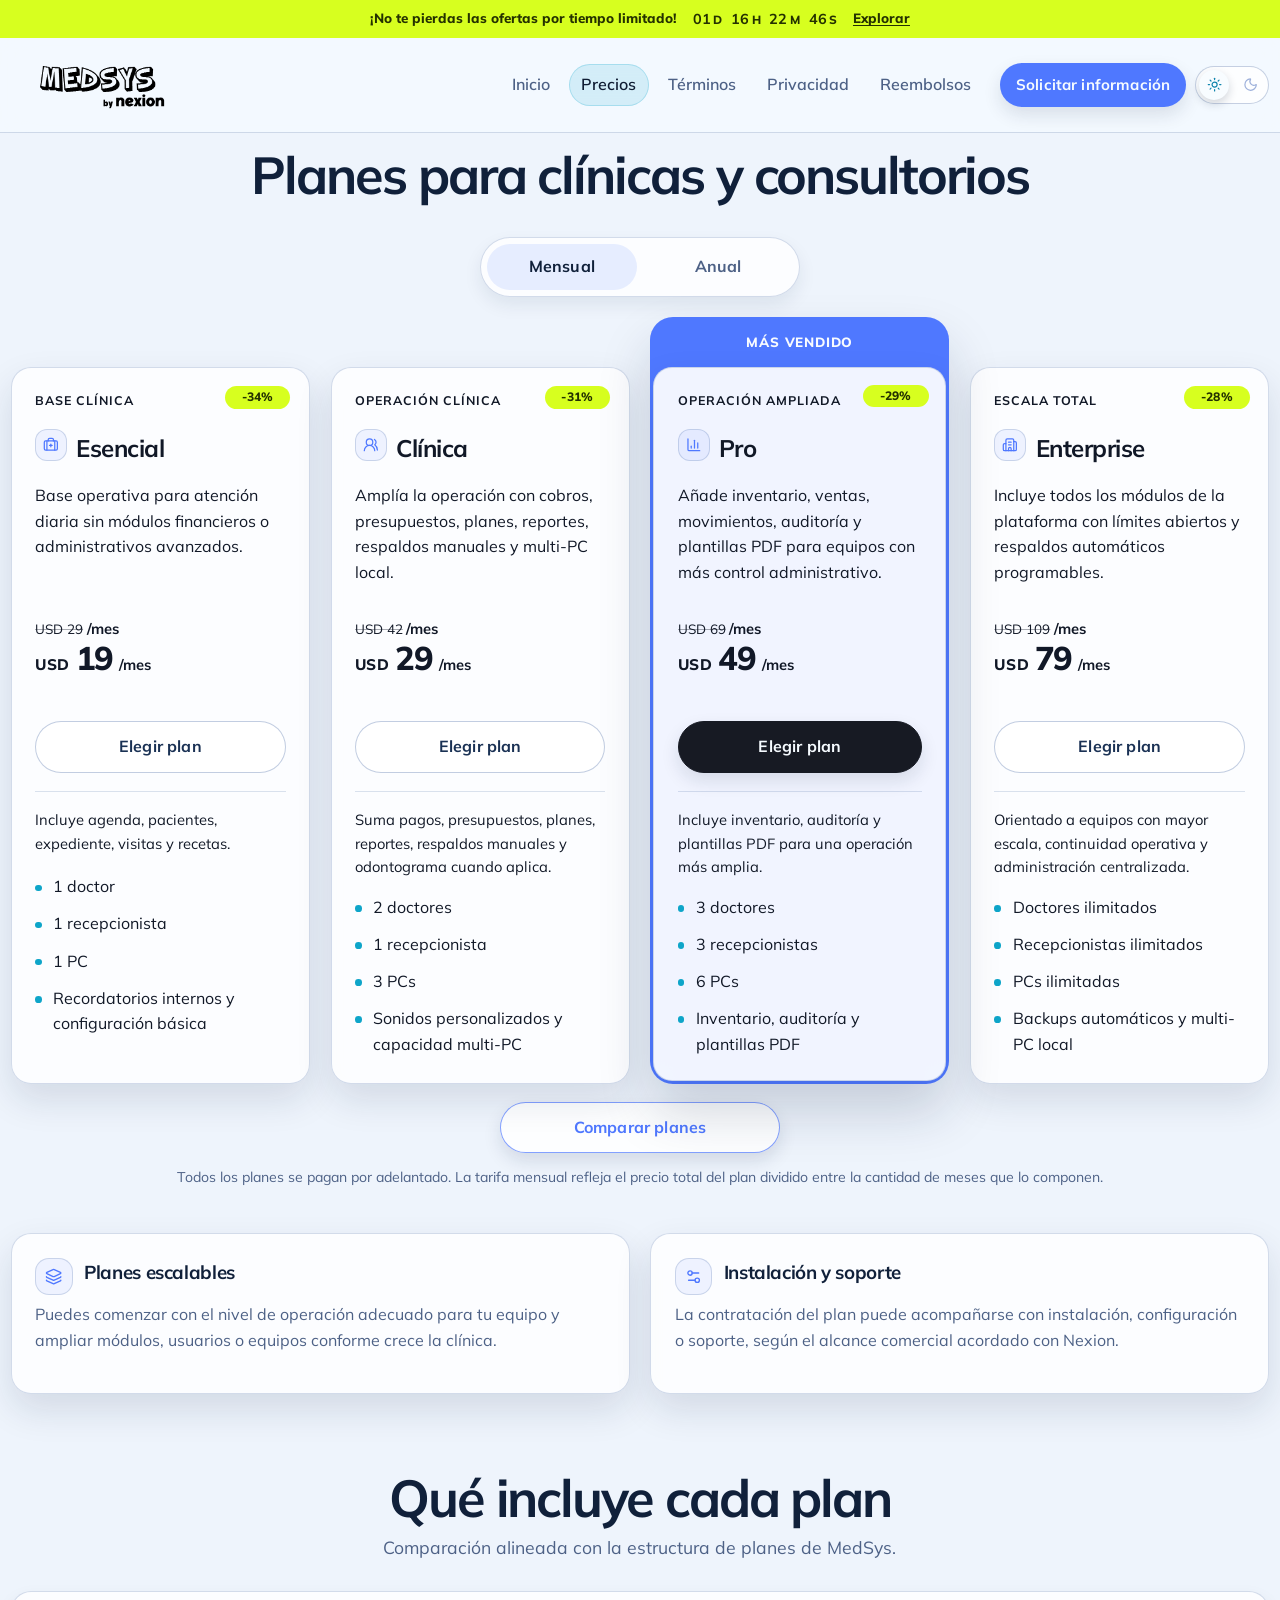
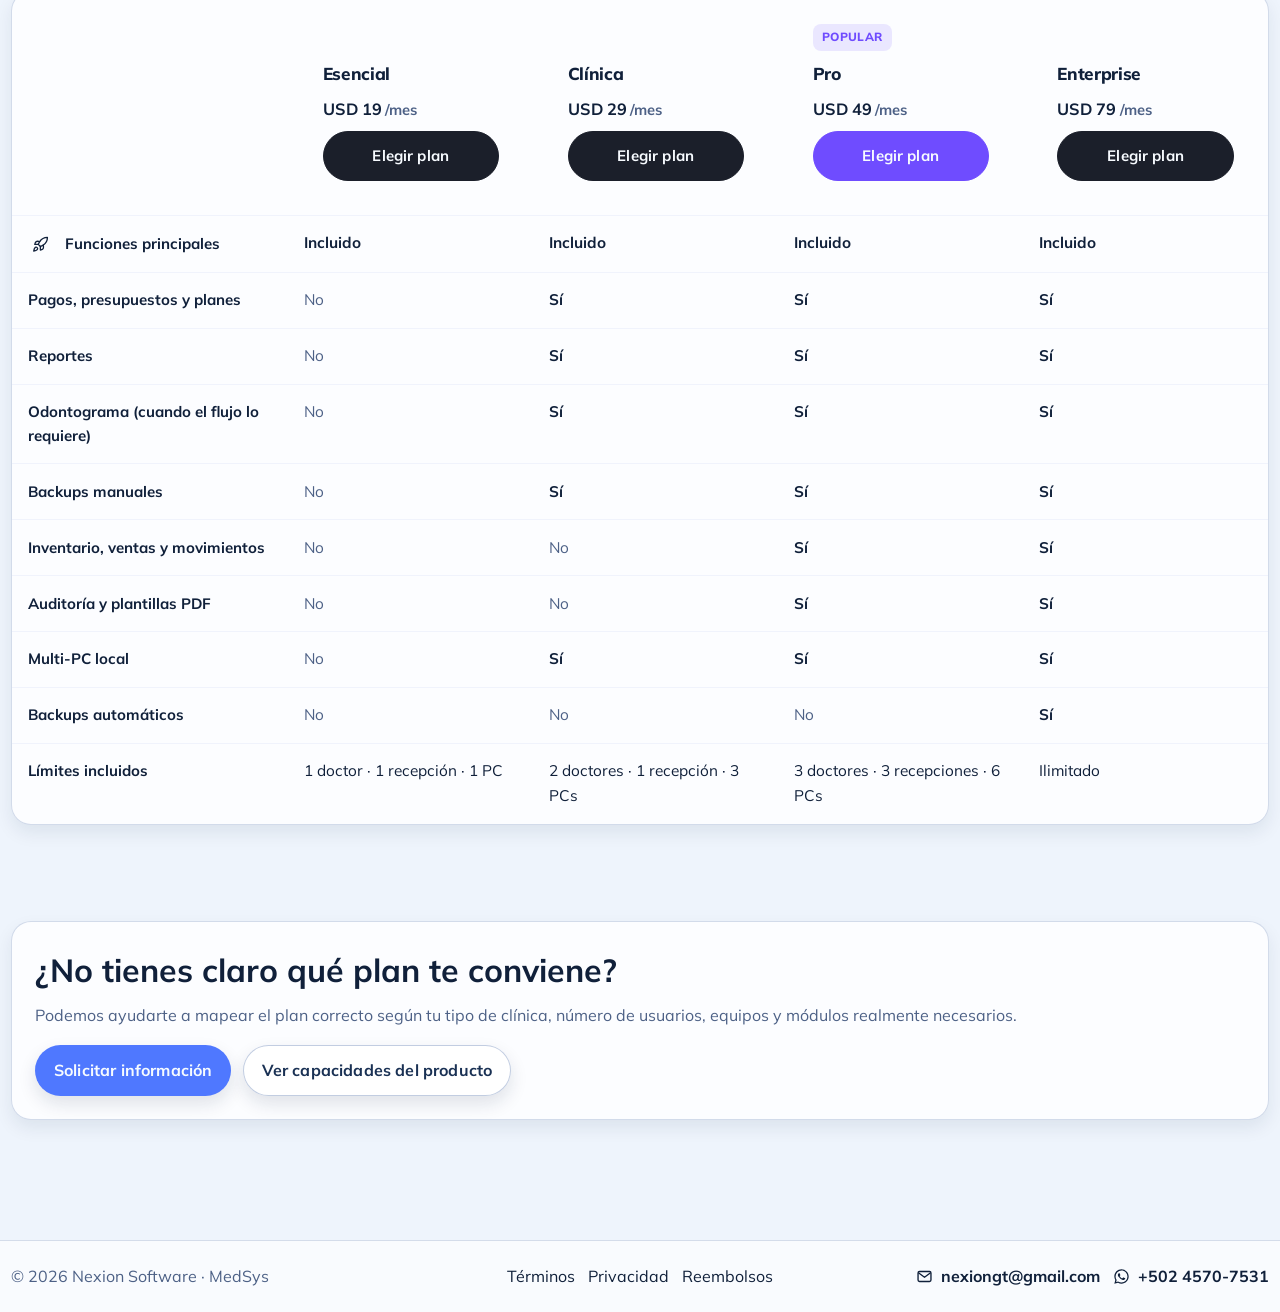
==== commit e1a31928: "Add files via upload" ====
--- a/precios.html
+++ b/precios.html
@@ -3,10 +3,10 @@
 <head>
   <meta charset="utf-8" />
   <meta name="viewport" content="width=device-width, initial-scale=1" />
-  <title>Planes y Licencias | Nexion</title>
-  <meta name="description" content="Licencias MedSys en USD. Compara Esencial, Clínica, Pro y Enterprise para consultorios y clínicas." />
-  <meta property="og:title" content="Planes y Licencias | MedSys | Nexion" />
-  <meta property="og:description" content="Comparación de licencias MedSys en USD para consultorios y clínicas, con módulos y alcances según plan." />
+  <title>Planes | Nexion</title>
+  <meta name="description" content="Planes MedSys en USD. Compara Esencial, Clínica, Pro y Enterprise para consultorios y clínicas." />
+  <meta property="og:title" content="Planes | MedSys | Nexion" />
+  <meta property="og:description" content="Comparación de planes MedSys en USD para consultorios y clínicas, con módulos y alcances según plan." />
   <meta property="og:type" content="website" />
   <meta property="og:image" content="src/iconoPrograma.png" />
   <link rel="icon" type="image/png" href="src/iconoPrograma.png" />
@@ -60,7 +60,7 @@
           <a class="nav-link" data-nav-link href="reembolsos.html">Reembolsos</a>
         </div>
         <div class="nav-actions">
-          <a class="button small nav-cta" href="mailto:nexiongt@gmail.com?subject=Licencias%20MedSys">Solicitar información</a>
+          <a class="button small nav-cta" href="mailto:nexiongt@gmail.com?subject=Planes%20MedSys">Solicitar información</a>
           <button class="theme-toggle" type="button" data-theme-toggle aria-label="Cambiar a modo oscuro" aria-pressed="false">
             <span class="theme-toggle-icon theme-toggle-icon-sun" aria-hidden="true">
               <svg viewBox="0 0 24 24" fill="none" aria-hidden="true">
@@ -91,8 +91,8 @@
   <main class="section">
     <div class="container">
       <div class="section-head" data-reveal>
-        <span class="badge">Licencias</span>
-        <h1 class="section-title">Planes y licencias para clínicas y consultorios</h1>
+        <span class="badge">Planes</span>
+        <h1 class="section-title">Planes para clínicas y consultorios</h1>
       </div>
 
       <section class="section pricing-section">
@@ -132,12 +132,10 @@
                 <div class="plan-price-view" data-price="monthly">
                   <p class="plan-price-compare">USD 29<span class="plan-period">/mes</span></p>
                   <p class="plan-price-line"><span class="plan-currency">USD</span><span class="plan-amount">19</span><span class="plan-period">/mes</span></p>
-                  <p class="plan-price-note">Referencia base del portafolio</p>
                 </div>
                 <div class="plan-price-view" data-price="annual">
                   <p class="plan-price-compare">USD 290<span class="plan-period">/año</span></p>
                   <p class="plan-price-line"><span class="plan-currency">USD</span><span class="plan-amount">190</span><span class="plan-period">/año</span></p>
-                  <p class="plan-price-note">Equivale a USD 15.83<span class="plan-period">/mes</span></p>
                 </div>
               </div>
 
@@ -149,7 +147,7 @@
                 <li>Recordatorios internos y configuración básica</li>
               </ul>
               <div class="plan-actions">
-                <a class="button secondary" href="mailto:nexiongt@gmail.com?subject=Licencia%20MedSys%20Esencial">Consultar Esencial</a>
+                <a class="button secondary" href="mailto:nexiongt@gmail.com?subject=Plan%20MedSys%20Esencial">Elegir plan</a>
               </div>
             </article>
 
@@ -174,12 +172,10 @@
                 <div class="plan-price-view" data-price="monthly">
                   <p class="plan-price-compare">USD 42<span class="plan-period">/mes</span></p>
                   <p class="plan-price-line"><span class="plan-currency">USD</span><span class="plan-amount">29</span><span class="plan-period">/mes</span></p>
-                  <p class="plan-price-note">Equivale a 1.53x del plan Esencial</p>
                 </div>
                 <div class="plan-price-view" data-price="annual">
                   <p class="plan-price-compare">USD 420<span class="plan-period">/año</span></p>
                   <p class="plan-price-line"><span class="plan-currency">USD</span><span class="plan-amount">290</span><span class="plan-period">/año</span></p>
-                  <p class="plan-price-note">USD 24.17<span class="plan-period">/mes</span> · 1.53x Esencial</p>
                 </div>
               </div>
 
@@ -191,7 +187,7 @@
                 <li>Sonidos personalizados y capacidad multi-PC</li>
               </ul>
               <div class="plan-actions">
-                <a class="button secondary" href="mailto:nexiongt@gmail.com?subject=Licencia%20MedSys%20Cl%C3%ADnica">Consultar Clínica</a>
+                <a class="button secondary" href="mailto:nexiongt@gmail.com?subject=Plan%20MedSys%20Cl%C3%ADnica">Elegir plan</a>
               </div>
             </article>
 
@@ -220,12 +216,10 @@
                     <div class="plan-price-view" data-price="monthly">
                       <p class="plan-price-compare">USD 69<span class="plan-period">/mes</span></p>
                       <p class="plan-price-line"><span class="plan-currency">USD</span><span class="plan-amount">49</span><span class="plan-period">/mes</span></p>
-                      <p class="plan-price-note">Equivale a 2.58x del plan Esencial</p>
                     </div>
                     <div class="plan-price-view" data-price="annual">
                       <p class="plan-price-compare">USD 690<span class="plan-period">/año</span></p>
                       <p class="plan-price-line"><span class="plan-currency">USD</span><span class="plan-amount">490</span><span class="plan-period">/año</span></p>
-                      <p class="plan-price-note">USD 40.83<span class="plan-period">/mes</span> · 2.58x Esencial</p>
                     </div>
                   </div>
 
@@ -237,7 +231,7 @@
                     <li>Inventario, auditoría y plantillas PDF</li>
                   </ul>
                   <div class="plan-actions">
-                    <a class="button" href="mailto:nexiongt@gmail.com?subject=Licencia%20MedSys%20Pro">Consultar Pro</a>
+                    <a class="button" href="mailto:nexiongt@gmail.com?subject=Plan%20MedSys%20Pro">Elegir plan</a>
                   </div>
                 </div>
               </div>
@@ -266,12 +260,10 @@
                 <div class="plan-price-view" data-price="monthly">
                   <p class="plan-price-compare">USD 109<span class="plan-period">/mes</span></p>
                   <p class="plan-price-line"><span class="plan-currency">USD</span><span class="plan-amount">79</span><span class="plan-period">/mes</span></p>
-                  <p class="plan-price-note">Equivale a 4.16x del plan Esencial</p>
                 </div>
                 <div class="plan-price-view" data-price="annual">
                   <p class="plan-price-compare">USD 1,090<span class="plan-period">/año</span></p>
                   <p class="plan-price-line"><span class="plan-currency">USD</span><span class="plan-amount">790</span><span class="plan-period">/año</span></p>
-                  <p class="plan-price-note">USD 65.83<span class="plan-period">/mes</span> · 4.16x Esencial</p>
                 </div>
               </div>
 
@@ -283,7 +275,7 @@
                 <li>Backups automáticos y multi-PC local</li>
               </ul>
               <div class="plan-actions">
-                <a class="button secondary" href="mailto:nexiongt@gmail.com?subject=Licencia%20MedSys%20Enterprise">Consultar Enterprise</a>
+                <a class="button secondary" href="mailto:nexiongt@gmail.com?subject=Plan%20MedSys%20Enterprise">Elegir plan</a>
               </div>
             </article>
           </div>
@@ -303,7 +295,7 @@
                     <path d="M2 17a1 1 0 0 0 .58.91l8.6 3.91a2 2 0 0 0 1.65 0l8.58-3.9A1 1 0 0 0 22 17"></path>
                   </svg>
                 </span>
-                <span>Licenciamiento escalable</span>
+                <span>Planes escalables</span>
               </h3>
               <p>Puedes comenzar con el nivel de operación adecuado para tu equipo y ampliar módulos, usuarios o equipos conforme crece la clínica.</p>
             </article>
@@ -319,7 +311,7 @@
                 </span>
                 <span>Instalación y soporte</span>
               </h3>
-              <p>La activación de licencia puede acompañarse con instalación, configuración o soporte, según el alcance comercial acordado con Nexion.</p>
+              <p>La contratación del plan puede acompañarse con instalación, configuración o soporte, según el alcance comercial acordado con Nexion.</p>
             </article>
           </div>
         </div>
@@ -328,8 +320,8 @@
       <section class="section" id="comparacion">
         <div class="section-head" data-reveal>
           <span class="badge">Comparación</span>
-          <h2 class="section-title">Qué incluye cada licencia</h2>
-          <p class="section-subtitle">Comparación alineada con la estructura de licencias de MedSys.</p>
+          <h2 class="section-title">Qué incluye cada plan</h2>
+          <p class="section-subtitle">Comparación alineada con la estructura de planes de MedSys.</p>
         </div>
 
         <div class="table-wrap" data-reveal>
@@ -348,14 +340,14 @@
                   <div class="compare-plan-head compare-plan-head--soft">
                     <p class="compare-plan-name">Esencial</p>
                     <p class="compare-plan-price">USD 19<span class="plan-period">/mes</span></p>
-                    <a class="button secondary compare-plan-button" href="mailto:nexiongt@gmail.com?subject=Licencia%20MedSys%20Esencial">Consultar</a>
+                    <a class="button secondary compare-plan-button" href="mailto:nexiongt@gmail.com?subject=Plan%20MedSys%20Esencial">Elegir plan</a>
                   </div>
                 </th>
                 <th scope="col">
                   <div class="compare-plan-head compare-plan-head--soft">
                     <p class="compare-plan-name">Clínica</p>
                     <p class="compare-plan-price">USD 29<span class="plan-period">/mes</span></p>
-                    <a class="button secondary compare-plan-button" href="mailto:nexiongt@gmail.com?subject=Licencia%20MedSys%20Cl%C3%ADnica">Consultar</a>
+                    <a class="button secondary compare-plan-button" href="mailto:nexiongt@gmail.com?subject=Plan%20MedSys%20Cl%C3%ADnica">Elegir plan</a>
                   </div>
                 </th>
                 <th scope="col">
@@ -363,14 +355,14 @@
                     <span class="compare-plan-badge">Popular</span>
                     <p class="compare-plan-name">Pro</p>
                     <p class="compare-plan-price">USD 49<span class="plan-period">/mes</span></p>
-                    <a class="button compare-plan-button compare-plan-button--accent" href="mailto:nexiongt@gmail.com?subject=Licencia%20MedSys%20Pro">Consultar</a>
+                    <a class="button compare-plan-button compare-plan-button--accent" href="mailto:nexiongt@gmail.com?subject=Plan%20MedSys%20Pro">Elegir plan</a>
                   </div>
                 </th>
                 <th scope="col">
                   <div class="compare-plan-head compare-plan-head--soft">
                     <p class="compare-plan-name">Enterprise</p>
                     <p class="compare-plan-price">USD 79<span class="plan-period">/mes</span></p>
-                    <a class="button secondary compare-plan-button" href="mailto:nexiongt@gmail.com?subject=Licencia%20MedSys%20Enterprise">Consultar</a>
+                    <a class="button secondary compare-plan-button" href="mailto:nexiongt@gmail.com?subject=Plan%20MedSys%20Enterprise">Elegir plan</a>
                   </div>
                 </th>
               </tr>
@@ -464,10 +456,10 @@
       </section>
 
       <div class="cta-strip" data-reveal>
-        <h2>¿No tienes claro qué licencia te conviene?</h2>
+        <h2>¿No tienes claro qué plan te conviene?</h2>
         <p>Podemos ayudarte a mapear el plan correcto según tu tipo de clínica, número de usuarios, equipos y módulos realmente necesarios.</p>
         <div class="hero-actions">
-          <a class="button" href="mailto:nexiongt@gmail.com?subject=Licencias%20MedSys">Solicitar información</a>
+          <a class="button" href="mailto:nexiongt@gmail.com?subject=Planes%20MedSys">Solicitar información</a>
           <a class="button secondary" href="index.html#alcance">Ver capacidades del producto</a>
         </div>
       </div>
--- a/assets/styles.css
+++ b/assets/styles.css
@@ -61,7 +61,6 @@
   background: var(--bg);
   line-height: 1.6;
   overflow-x: clip;
-  transition: opacity 0.38s ease, transform 0.38s ease, background-color 0.3s ease;
 }
 
 body,
@@ -74,19 +73,6 @@
 
 html[data-theme='light'] body {
   background: var(--bg);
-}
-
-html.js body {
-  opacity: 0;
-}
-
-html.js body.page-ready {
-  opacity: 1;
-}
-
-body.is-leaving {
-  opacity: 0 !important;
-  pointer-events: none;
 }
 
 html.menu-open,
@@ -173,7 +159,7 @@
 }
 
 .badge {
-  display: inline-flex;
+  display: none;
   align-items: center;
   gap: 0.45rem;
   margin-bottom: 1rem;
@@ -357,8 +343,8 @@
 
 .brand-mark {
   position: relative;
-  width: 156px;
-  height: 78px;
+  width: 182px;
+  height: 91px;
 }
 
 .brand-logo {
@@ -907,6 +893,7 @@
   height: 13.2rem;
   min-height: 13.2rem;
   padding-right: 0;
+  order: 1;
 }
 
 .plan-header > .eyebrow,
@@ -976,6 +963,23 @@
   z-index: 1;
 }
 
+.pricing-grid .plan,
+.pricing-grid .plan-popular-card {
+  transition: none;
+}
+
+.pricing-grid .plan:hover,
+.pricing-grid .plan-popular-card:hover {
+  transform: none;
+  border-color: var(--border);
+  box-shadow: var(--shadow);
+}
+
+html[data-theme='light'] .pricing-grid .plan:hover,
+html[data-theme='light'] .pricing-grid .plan-popular-card:hover {
+  box-shadow: var(--shadow);
+}
+
 .plan-summary {
   margin: 0;
   align-self: stretch;
@@ -983,8 +987,9 @@
 
 .plan-price-stack {
   position: relative;
-  min-height: 146px;
+  min-height: 5.4rem;
   overflow: hidden;
+  order: 2;
 }
 
 .plan-price-view {
@@ -1129,6 +1134,7 @@
 }
 
 .price-sub {
+  order: 4;
   margin: 0;
   padding-top: 1rem;
   border-top: 1px solid rgba(173, 190, 234, 0.22);
@@ -1142,7 +1148,13 @@
 }
 
 .plan-actions {
-  margin-top: auto;
+  order: 3;
+  margin-top: 0;
+  margin-bottom: 0.15rem;
+}
+
+.pricing-grid .feature-list {
+  order: 5;
 }
 
 .plan-actions .button,
@@ -1641,14 +1653,14 @@
 }
 
 [data-reveal] {
-  opacity: 0;
-  transform: translateY(20px);
-  transition: opacity 0.62s ease, transform 0.62s ease;
+  opacity: 1;
+  transform: none;
+  transition: none;
 }
 
 [data-reveal].is-visible {
   opacity: 1;
-  transform: translateY(0);
+  transform: none;
 }
 
 .button:focus-visible,
@@ -1787,8 +1799,8 @@
 
 @media (max-width: 680px) {
   .brand-mark {
-    width: 132px;
-    height: 66px;
+    width: 154px;
+    height: 77px;
   }
 
   .hero-title-row {
@@ -1823,7 +1835,7 @@
   }
 
   .plan-price-stack {
-    min-height: 154px;
+    min-height: 5.6rem;
   }
 
   .pricing-grid {
@@ -1946,6 +1958,13 @@
 .section-subtitle {
   max-width: 62ch;
   font-size: clamp(1rem, 2.2vw, 1.1rem);
+}
+
+@media (min-width: 1024px) {
+  .section-subtitle {
+    max-width: none;
+    white-space: nowrap;
+  }
 }
 
 .card,
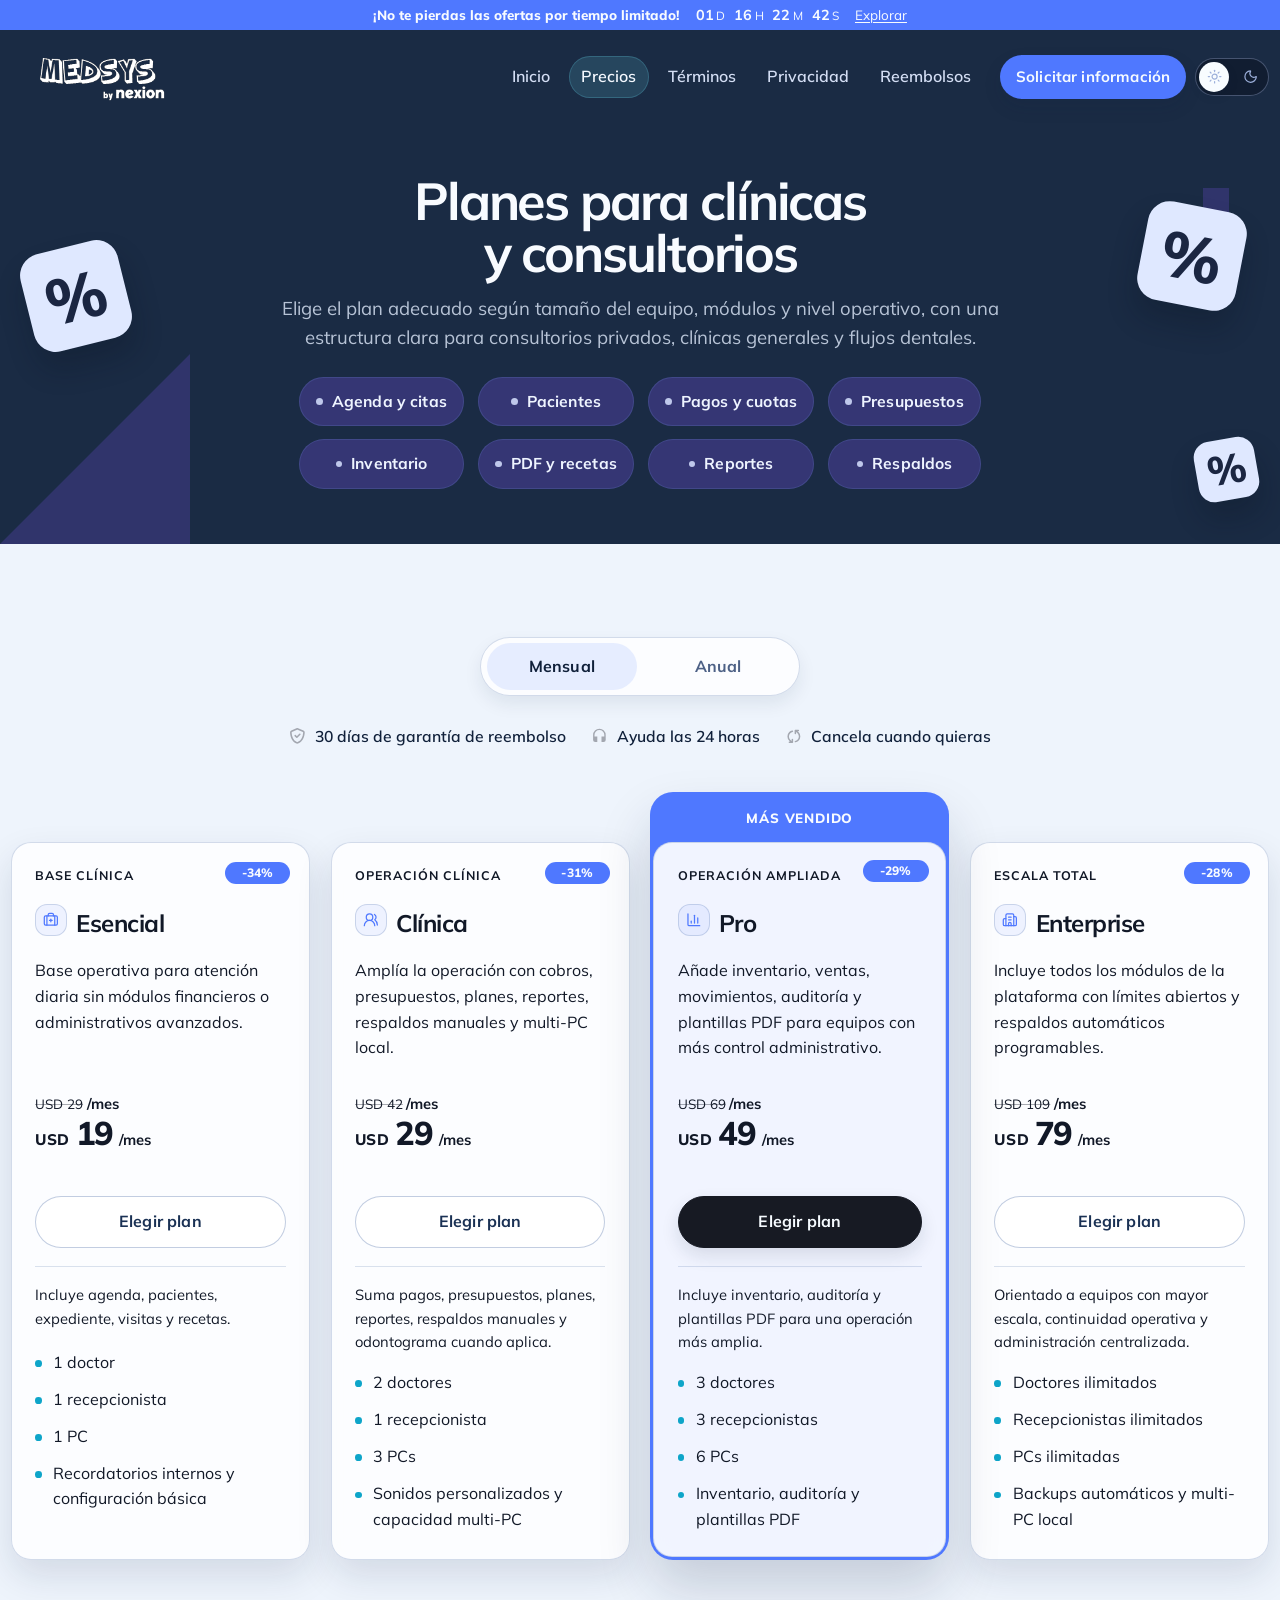
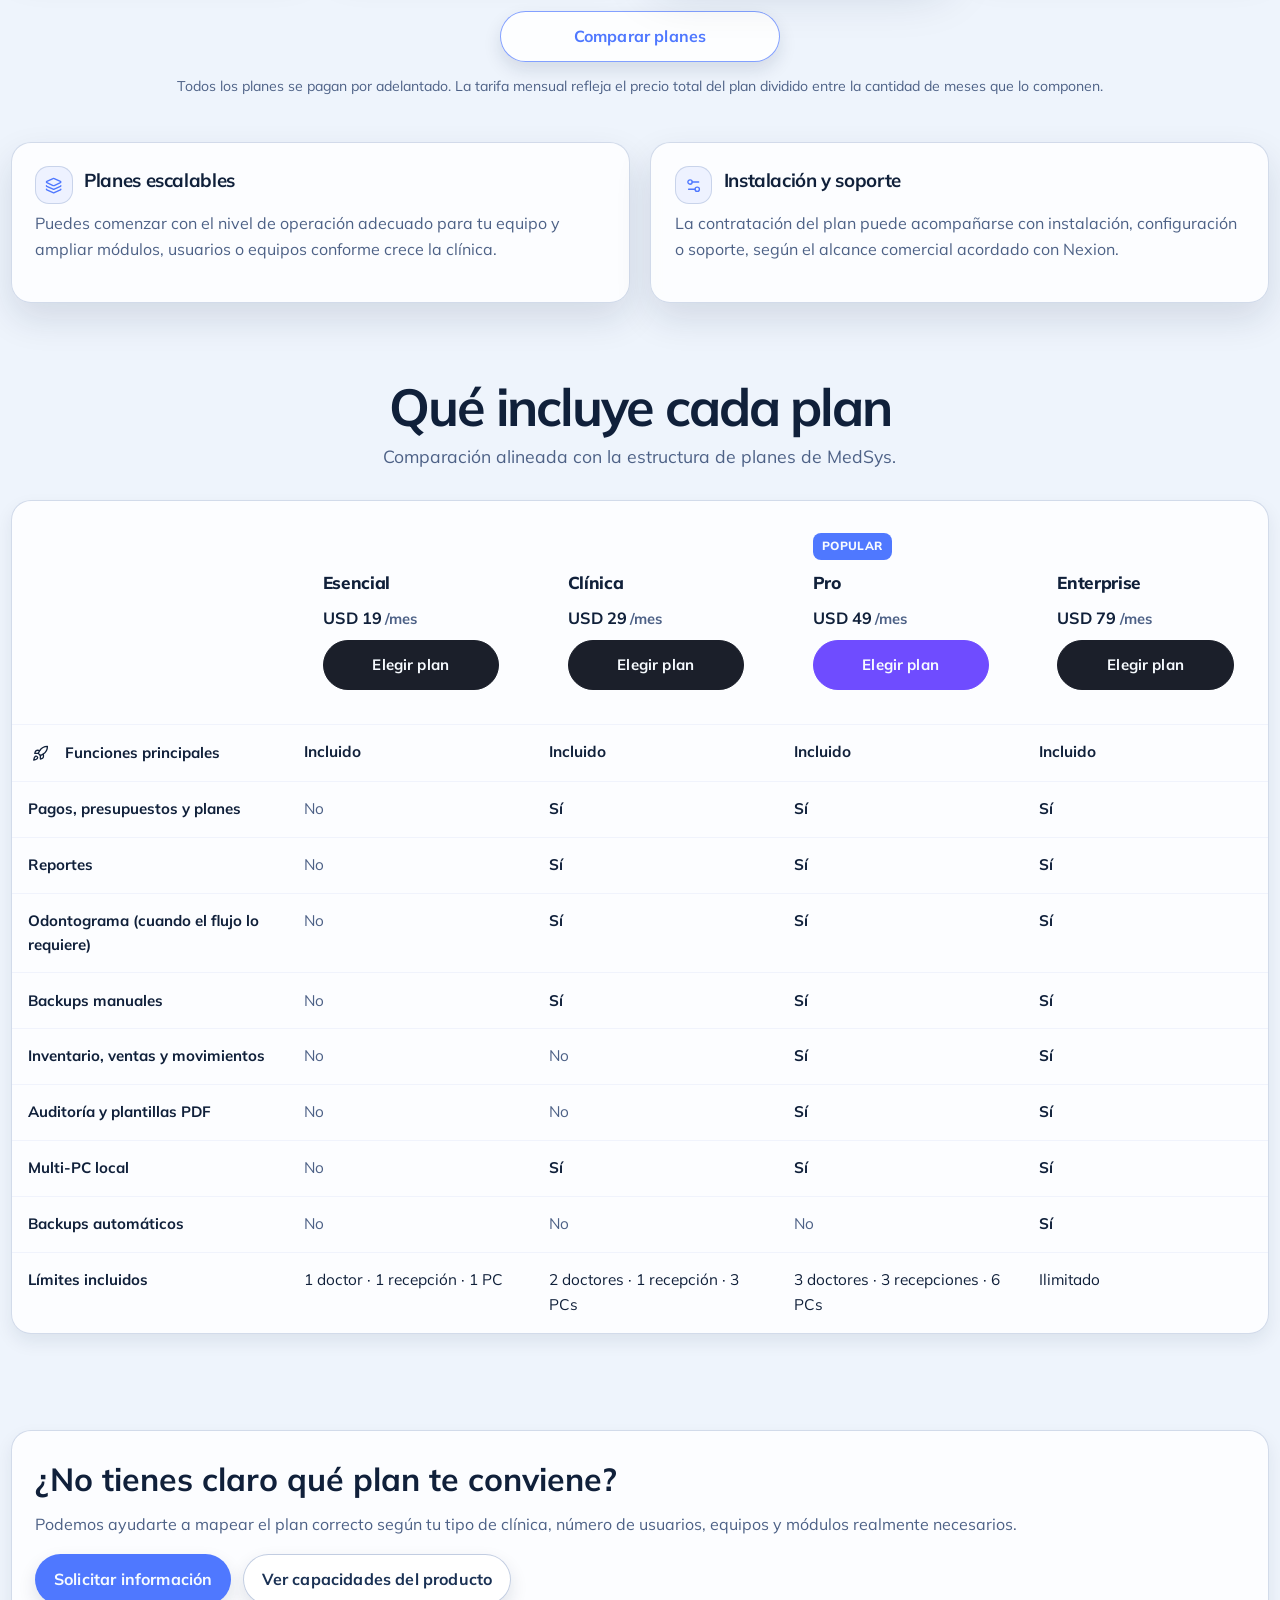
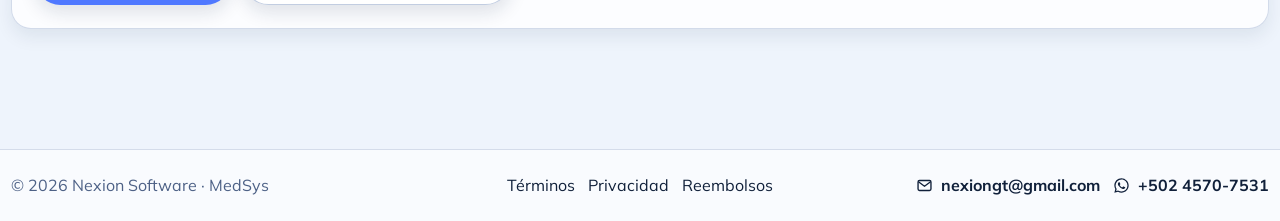
==== commit 497f10c3: "Add files via upload" ====
--- a/precios.html
+++ b/precios.html
@@ -8,8 +8,8 @@
   <meta property="og:title" content="Planes | MedSys | Nexion" />
   <meta property="og:description" content="Comparación de planes MedSys en USD para consultorios y clínicas, con módulos y alcances según plan." />
   <meta property="og:type" content="website" />
-  <meta property="og:image" content="src/iconoPrograma.png" />
-  <link rel="icon" type="image/png" href="src/iconoPrograma.png" />
+  <meta property="og:image" content="src/icono.png" />
+  <link rel="icon" type="image/png" href="src/icono.png" />
   <link rel="preload" as="image" href="src/logoBlack.png" />
   <link rel="preload" as="image" href="src/logoWhite.png" />
   <script>
@@ -90,24 +90,86 @@
 
   <main class="section">
     <div class="container">
-      <div class="section-head" data-reveal>
-        <span class="badge">Planes</span>
-        <h1 class="section-title">Planes para clínicas y consultorios</h1>
-      </div>
-
-      <section class="section pricing-section">
-        <div class="pricing-shell">
-          <div class="billing-center" data-reveal>
-            <div class="billing-toggle" role="radiogroup" aria-label="Ciclo de facturación">
-              <span class="billing-highlight" aria-hidden="true"></span>
-              <input class="billing-input" type="radio" name="billing-cycle" id="billing-monthly" checked />
-              <label class="billing-option" for="billing-monthly">Mensual</label>
-              <input class="billing-input" type="radio" name="billing-cycle" id="billing-annual" />
-              <label class="billing-option" for="billing-annual">Anual</label>
+      <section class="pricing-banner" aria-labelledby="pricing-banner-title" data-reveal>
+          <div class="pricing-banner-shell">
+            <div class="pricing-banner-art pricing-banner-art--left" aria-hidden="true">
+              <span class="pricing-banner-cut"></span>
+              <span class="pricing-banner-sticker pricing-banner-sticker--left">%</span>
+            </div>
+
+            <div class="pricing-banner-art pricing-banner-art--right" aria-hidden="true">
+              <span class="pricing-banner-mosaic">
+                <span></span>
+              <span></span>
+              <span></span>
+              <span></span>
+              <span></span>
+              <span></span>
+                <span></span>
+                <span></span>
+                <span></span>
+              </span>
+              <span class="pricing-banner-sticker pricing-banner-sticker--right">%</span>
+              <span class="pricing-banner-sticker pricing-banner-sticker--mini">%</span>
+            </div>
+
+          <div class="pricing-banner-content">
+            <h1 class="pricing-banner-title" id="pricing-banner-title">Planes para clínicas<br />y consultorios</h1>
+            <p class="pricing-banner-subtitle">Elige el plan adecuado según tamaño del equipo, módulos y nivel operativo, con una estructura clara para consultorios privados, clínicas generales y flujos dentales.</p>
+              <div class="pricing-banner-tags" aria-label="Módulos destacados">
+                <span class="pricing-banner-tag">Agenda y citas</span>
+                <span class="pricing-banner-tag">Pacientes</span>
+                <span class="pricing-banner-tag">Pagos y cuotas</span>
+                <span class="pricing-banner-tag">Presupuestos</span>
+                <span class="pricing-banner-tag">Inventario</span>
+              <span class="pricing-banner-tag">PDF y recetas</span>
+              <span class="pricing-banner-tag">Reportes</span>
+              <span class="pricing-banner-tag">Respaldos</span>
             </div>
           </div>
-
-          <div class="pricing-grid" data-pricing-grid>
+        </div>
+      </section>
+
+      <section class="section pricing-section">
+          <div class="pricing-shell">
+            <div class="billing-center" data-reveal>
+              <div class="billing-toggle" role="radiogroup" aria-label="Ciclo de facturación">
+                <span class="billing-highlight" aria-hidden="true"></span>
+                <input class="billing-input" type="radio" name="billing-cycle" id="billing-monthly" checked />
+                <label class="billing-option" for="billing-monthly">Mensual</label>
+                <input class="billing-input" type="radio" name="billing-cycle" id="billing-annual" />
+                <label class="billing-option" for="billing-annual">Anual</label>
+              </div>
+              <div class="pricing-benefits" aria-label="Beneficios del plan">
+                <span class="pricing-benefit">
+                  <span class="pricing-benefit__icon" aria-hidden="true">
+                    <svg xmlns="http://www.w3.org/2000/svg" fill="none" viewBox="0 0 16 16">
+                      <path fill="currentColor" d="M10.838 6.518a.761.761 0 0 0 0-1.075.756.756 0 0 0-1.072 0L7.471 7.745 6.456 6.727a.756.756 0 0 0-1.071 0 .761.761 0 0 0 0 1.075l1.547 1.552.003.003a.756.756 0 0 0 1.072 0l2.83-2.84Z"></path>
+                      <path fill="currentColor" fill-rule="evenodd" d="M1.003 4.4A2.027 2.027 0 0 1 2.17 2.45L7.019.19A2.016 2.016 0 0 1 8.694.176l5.108 2.285a2.027 2.027 0 0 1 1.195 1.963l-.006.105c-.228 4.116-2.06 8.252-5.766 10.035-.556.268-1.039.436-1.372.436-.338 0-.817-.174-1.363-.448-3.548-1.783-5.246-5.805-5.466-9.779l-.02-.372Zm12.48-.06-.005.105c-.211 3.806-1.888 7.295-4.909 8.749-.24.116-.435.195-.582.243-.063.02-.106.032-.132.037a1.394 1.394 0 0 1-.122-.036 4.553 4.553 0 0 1-.564-.245C4.299 11.751 2.74 8.375 2.537 4.69l-.02-.373a.507.507 0 0 1 .29-.487l4.85-2.262a.504.504 0 0 1 .42-.003l5.108 2.285c.191.085.31.28.299.49Z" clip-rule="evenodd"></path>
+                    </svg>
+                  </span>
+                  <span>30 días de garantía de reembolso</span>
+                </span>
+                <span class="pricing-benefit">
+                  <span class="pricing-benefit__icon" aria-hidden="true">
+                    <svg viewBox="0 0 24 24" fill="none">
+                      <path fill="currentColor" d="M12 1a9 9 0 0 0-9 9v7a3 3 0 0 0 3 3h3v-8H5v-2a7 7 0 1 1 14 0v2h-4v8h3a3 3 0 0 0 3-3v-7a9 9 0 0 0-9-9Z"></path>
+                    </svg>
+                  </span>
+                  <span>Ayuda las 24 horas</span>
+                </span>
+                <span class="pricing-benefit">
+                  <span class="pricing-benefit__icon" aria-hidden="true">
+                    <svg xmlns="http://www.w3.org/2000/svg" fill="none" viewBox="0 0 17 17">
+                      <path fill="currentColor" d="M9.736 2.506a.75.75 0 0 1 .75-.75h3.056a.75.75 0 0 1 0 1.5h-.809c.277.251.59.548.946.896a6.08 6.08 0 0 1 0 8.707 6.253 6.253 0 0 1-3.03 1.645.75.75 0 1 1-.326-1.465 4.753 4.753 0 0 0 2.305-1.25 4.58 4.58 0 0 0 0-6.567 26.985 26.985 0 0 0-1.392-1.287v1.57a.75.75 0 0 1-1.5 0v-3ZM8.218 3.077a.75.75 0 0 1-.569.895 4.754 4.754 0 0 0-2.304 1.25 4.581 4.581 0 0 0 0 6.567c.585.575 1.041.99 1.391 1.287v-1.57a.75.75 0 1 1 1.5 0v3a.75.75 0 0 1-.75.75H4.431a.75.75 0 0 1 0-1.5h.808c-.276-.252-.59-.548-.945-.897a6.08 6.08 0 0 1 0-8.707 6.253 6.253 0 0 1 3.03-1.644.75.75 0 0 1 .894.569Z"></path>
+                    </svg>
+                  </span>
+                  <span>Cancela cuando quieras</span>
+                </span>
+              </div>
+            </div>
+
+            <div class="pricing-grid" id="planes" data-pricing-grid>
             <article class="card plan" data-reveal>
               <span class="plan-price-chip">-34%</span>
               <div class="plan-header">
@@ -281,7 +343,7 @@
           </div>
 
           <div class="pricing-jump" data-reveal>
-            <a class="button secondary compare-jump" href="#comparacion">Comparar planes</a>
+            <a class="button secondary compare-jump" href="#tabla-comparacion">Comparar planes</a>
             <p class="pricing-footnote">Todos los planes se pagan por adelantado. La tarifa mensual refleja el precio total del plan dividido entre la cantidad de meses que lo componen.</p>
           </div>
 
@@ -324,7 +386,7 @@
           <p class="section-subtitle">Comparación alineada con la estructura de planes de MedSys.</p>
         </div>
 
-        <div class="table-wrap" data-reveal>
+          <div class="table-wrap" id="tabla-comparacion" data-reveal>
           <table class="compare-table">
             <colgroup>
               <col class="compare-col compare-col--stub" />
--- a/assets/styles.css
+++ b/assets/styles.css
@@ -5,17 +5,21 @@
   --promo-offset: 60px;
   --nav-height: 94px;
   --header-stack-gap: 1rem;
-  --bg: #060b16;
-  --bg-soft: #0b1324;
-  --fg: #e8eefc;
-  --muted: #9aa9c8;
+  --bg: #0c1524;
+  --bg-soft: #111c2e;
+  --fg: #edf3ff;
+  --muted: #a7b6d4;
   --accent: #6fe8ff;
   --accent-2: #95a8ff;
-  --surface: rgba(15, 24, 42, 0.58);
-  --surface-strong: rgba(12, 20, 37, 0.82);
-  --surface-muted: rgba(148, 167, 255, 0.08);
-  --border: rgba(187, 206, 255, 0.2);
-  --border-strong: rgba(111, 232, 255, 0.28);
+  --surface: rgba(20, 31, 50, 0.72);
+  --surface-strong: rgba(17, 28, 46, 0.9);
+  --surface-muted: rgba(148, 167, 255, 0.1);
+  --border: rgba(187, 206, 255, 0.18);
+  --border-strong: rgba(111, 232, 255, 0.24);
+  --highlight-bg: #5b79ff;
+  --highlight-fg: #f8fbff;
+  --nav-shell-bg: #1a2b44;
+  --nav-shell-border: rgba(160, 184, 232, 0.16);
   --shadow: 0 18px 40px rgba(5, 10, 22, 0.22);
   --shadow-soft: 0 10px 22px rgba(5, 10, 22, 0.12);
   --radius: 20px;
@@ -37,6 +41,10 @@
   --surface-muted: rgba(79, 120, 255, 0.08);
   --border: rgba(78, 110, 166, 0.24);
   --border-strong: rgba(14, 165, 201, 0.28);
+  --highlight-bg: #4f78ff;
+  --highlight-fg: #f8fbff;
+  --nav-shell-bg: #1a2b44;
+  --nav-shell-border: rgba(160, 184, 232, 0.16);
   --shadow: 0 16px 36px rgba(17, 35, 68, 0.12);
   --shadow-soft: 0 8px 18px rgba(17, 35, 68, 0.08);
   color-scheme: light;
@@ -183,8 +191,8 @@
   right: 0;
     top: 0;
   z-index: 160;
-  background: #d7ff1f;
-  color: #243100;
+  background: var(--highlight-bg);
+  color: var(--highlight-fg);
 }
 
 .promo-countdown__inner {
@@ -192,8 +200,8 @@
   align-items: center;
   justify-content: center;
   gap: 1rem;
-  min-height: 2.35rem;
-  padding-block: 0.08rem;
+  min-height: 1.88rem;
+  padding-block: 0;
   font-size: 0.84rem;
   font-weight: 800;
 }
@@ -222,7 +230,7 @@
 
 .promo-countdown__item {
   display: inline-flex;
-  align-items: flex-end;
+  align-items: baseline;
   gap: 0.15rem;
 }
 
@@ -233,14 +241,15 @@
 
 .promo-countdown__item span {
   font-size: 0.74rem;
+  font-weight: 400;
   text-transform: uppercase;
   line-height: 1;
-  transform: translateY(0.02em);
+  transform: none;
 }
 
 .promo-countdown__link {
-  color: #243100;
-  font-weight: 800;
+  color: var(--highlight-fg);
+  font-weight: 400;
   text-decoration: underline;
   text-underline-offset: 0.12em;
 }
@@ -315,15 +324,8 @@
   top: var(--promo-offset);
   z-index: 80;
   isolation: isolate;
-  border-bottom: 1px solid rgba(179, 197, 239, 0.14);
-  background: rgba(5, 10, 18, 0.62);
-  backdrop-filter: blur(var(--blur));
-  -webkit-backdrop-filter: blur(var(--blur));
-}
-
-html[data-theme='light'] .nav {
-  border-bottom-color: rgba(69, 97, 149, 0.22);
-  background: rgba(244, 250, 255, 0.8);
+  border-bottom: 0;
+  background: var(--nav-shell-bg);
 }
 
 .nav-inner {
@@ -363,6 +365,14 @@
   opacity: 1;
 }
 
+.nav .brand-logo--light {
+  opacity: 0;
+}
+
+.nav .brand-logo--dark {
+  opacity: 1;
+}
+
 .nav-menu {
   display: flex;
   align-items: center;
@@ -385,7 +395,7 @@
   display: inline-flex;
   padding: 0.5rem 0.8rem;
   border-radius: 999px;
-  color: var(--muted);
+  color: #d4def4;
   font-weight: 600;
   transition: color 0.24s ease, background-color 0.24s ease, box-shadow 0.24s ease;
 }
@@ -395,13 +405,6 @@
   color: #f5f9ff;
   background: rgba(111, 232, 255, 0.14);
   box-shadow: inset 0 0 0 1px rgba(111, 232, 255, 0.2);
-}
-
-html[data-theme='light'] .nav-link:hover,
-html[data-theme='light'] .nav-link.is-active {
-  color: #0f1c33;
-  background: rgba(14, 165, 201, 0.14);
-  box-shadow: inset 0 0 0 1px rgba(14, 165, 201, 0.23);
 }
 
 .theme-toggle {
@@ -424,16 +427,6 @@
   background: rgba(111, 232, 255, 0.14);
   border-color: rgba(111, 232, 255, 0.35);
   box-shadow: 0 8px 16px rgba(8, 15, 30, 0.28);
-}
-
-html[data-theme='light'] .theme-toggle {
-  background: rgba(255, 255, 255, 0.74);
-  border-color: rgba(78, 110, 166, 0.32);
-}
-
-html[data-theme='light'] .theme-toggle:hover {
-  background: rgba(14, 165, 201, 0.14);
-  border-color: rgba(14, 165, 201, 0.32);
 }
 
 .theme-toggle-icon {
@@ -490,10 +483,6 @@
   background: #8bb0ff;
 }
 
-html[data-theme='light'] .theme-toggle-icon-sun {
-  color: #0f84ad;
-}
-
 html[data-theme='dark'] .theme-toggle-icon-moon {
   color: #e1eaff;
 }
@@ -502,18 +491,12 @@
   display: none;
   border: 1px solid rgba(164, 182, 223, 0.35);
   background: rgba(12, 20, 35, 0.6);
-  color: var(--fg);
+  color: #f5f9ff;
   padding: 0.45rem;
   border-radius: 10px;
   cursor: pointer;
   position: relative;
   z-index: 95;
-}
-
-html[data-theme='light'] .nav-toggle {
-  border-color: rgba(78, 110, 166, 0.35);
-  background: rgba(255, 255, 255, 0.78);
-  color: #1f3b63;
 }
 
 .nav-toggle svg {
@@ -793,6 +776,11 @@
   grid-template-columns: repeat(auto-fit, minmax(245px, 1fr));
   align-items: stretch;
   padding-top: 3.15rem;
+  margin-bottom: 2.1rem;
+}
+
+#planes {
+  scroll-margin-top: calc(var(--promo-offset) + var(--nav-height) + 1rem);
 }
 
 .pricing-shell {
@@ -800,15 +788,254 @@
   gap: 1.25rem;
 }
 
+.pricing-banner {
+  padding-top: 0;
+  padding-bottom: 0.8rem;
+}
+
+.pricing-banner-shell {
+  position: relative;
+  width: 100vw;
+  min-height: clamp(320px, 36vw, 420px);
+  margin-left: calc(50% - 50vw);
+  padding: clamp(2.2rem, 4vw, 3.6rem) clamp(1.25rem, 3.5vw, 2.5rem);
+  overflow: hidden;
+  background: var(--nav-shell-bg);
+}
+
+.pricing-banner-content {
+  position: relative;
+  z-index: 2;
+  max-width: min(100%, 60rem);
+  margin: 0 auto;
+  text-align: center;
+}
+
+.pricing-banner-kicker {
+  margin: 0 0 0.55rem;
+  color: rgba(215, 227, 255, 0.68);
+  font-size: 0.9rem;
+  font-weight: 700;
+  letter-spacing: 0.08em;
+  text-transform: uppercase;
+}
+
+.pricing-banner-title {
+  margin: 0 auto 0.9rem;
+  max-width: 16ch;
+  color: #f8fbff;
+  font-size: clamp(2rem, 5vw, 3.25rem);
+  font-weight: 700;
+  letter-spacing: -0.04em;
+  line-height: 1;
+}
+
+.pricing-banner-subtitle {
+  max-width: 50rem;
+  margin: 0 auto 1.5rem;
+  color: rgba(219, 229, 247, 0.82);
+  font-size: clamp(1rem, 0.8vw + 0.9rem, 1.16rem);
+}
+
+.pricing-banner-tags {
+  display: flex;
+  flex-wrap: wrap;
+  justify-content: center;
+  gap: 0.72rem;
+  max-width: 50rem;
+  margin: 0 auto;
+}
+
+.pricing-banner-tag {
+  display: inline-flex;
+  align-items: center;
+  justify-content: center;
+  min-height: 44px;
+  padding: 0.7rem 1rem;
+  border: 1px solid rgba(110, 136, 214, 0.22);
+  border-radius: 999px;
+  background: rgba(92, 71, 183, 0.42);
+  color: #eef4ff;
+  font-size: 0.98rem;
+  font-weight: 700;
+  letter-spacing: 0.01em;
+  text-align: center;
+}
+
+.pricing-banner-tag::before {
+  content: '';
+  width: 0.42rem;
+  height: 0.42rem;
+  margin-right: 0.55rem;
+  border-radius: 999px;
+  background: rgba(214, 225, 255, 0.86);
+}
+
+.pricing-banner-tag--active {
+  background: rgba(92, 71, 183, 0.42);
+  border-color: rgba(110, 136, 214, 0.22);
+  color: #eef4ff;
+}
+
+.pricing-banner-tag--active::before {
+  background: rgba(214, 225, 255, 0.86);
+}
+
+@media (min-width: 1024px) {
+  .pricing-banner-tags {
+    display: grid;
+    grid-template-columns: repeat(4, max-content);
+    justify-content: center;
+    gap: 0.8rem 0.9rem;
+    max-width: none;
+  }
+}
+
+.pricing-banner-art {
+  position: absolute;
+  inset-block: 0;
+  width: min(19vw, 260px);
+  pointer-events: none;
+  z-index: 1;
+}
+
+.pricing-banner-art--left {
+  left: 0;
+}
+
+.pricing-banner-art--right {
+  right: 0;
+}
+
+.pricing-banner-cut {
+  position: absolute;
+  left: 0;
+  bottom: 0;
+  width: 0;
+  height: 0;
+  border-top: 190px solid transparent;
+  border-right: min(18vw, 190px) solid rgba(92, 71, 183, 0.34);
+}
+
+.pricing-banner-sticker {
+  position: absolute;
+  display: grid;
+  place-items: center;
+  width: clamp(74px, 8vw, 100px);
+  height: clamp(74px, 8vw, 100px);
+  border-radius: 22px;
+  background: #dfe8ff;
+  color: #1b2642;
+  font-size: clamp(3.2rem, 5vw, 4.6rem);
+  font-weight: 800;
+  line-height: 1;
+  box-shadow: 0 18px 28px rgba(9, 16, 30, 0.24);
+}
+
+.pricing-banner-sticker--left {
+  left: clamp(1.1rem, 2vw, 1.8rem);
+  top: clamp(5.6rem, 9.5vw, 7.6rem);
+  transform: rotate(-14deg);
+}
+
+.pricing-banner-sticker--right {
+  right: clamp(2rem, 3vw, 2.9rem);
+  top: clamp(3.9rem, 7.2vw, 5.1rem);
+  transform: rotate(11deg);
+}
+
+.pricing-banner-sticker--mini {
+  right: clamp(0.95rem, 1.8vw, 1.4rem);
+  bottom: clamp(2.2rem, 3.4vw, 3rem);
+  width: clamp(50px, 4.8vw, 64px);
+  height: clamp(50px, 4.8vw, 64px);
+  border-radius: 16px;
+  font-size: clamp(2.15rem, 3.2vw, 2.95rem);
+  transform: rotate(-10deg);
+}
+
+.pricing-banner-mosaic {
+  position: absolute;
+  right: clamp(2.2rem, 4vw, 4rem);
+  top: clamp(3rem, 6vw, 4rem);
+  display: grid;
+  grid-template-columns: repeat(3, clamp(26px, 2vw, 38px));
+  gap: 0;
+}
+
+.pricing-banner-mosaic span {
+  width: clamp(26px, 2vw, 38px);
+  height: clamp(26px, 2vw, 38px);
+  background: rgba(92, 71, 183, 0.34);
+}
+
+.pricing-banner-mosaic span:nth-child(1),
+.pricing-banner-mosaic span:nth-child(2),
+.pricing-banner-mosaic span:nth-child(4),
+.pricing-banner-mosaic span:nth-child(5),
+.pricing-banner-mosaic span:nth-child(7),
+.pricing-banner-mosaic span:nth-child(9) {
+  background: transparent;
+}
+
 .section.pricing-section {
-  padding-top: 0.35rem;
+  padding-top: 5.00rem;
   padding-bottom: 0.4rem;
+}
+
+main.section:has(.pricing-banner) {
+  padding-top: calc(var(--promo-offset) + var(--nav-height));
 }
 
 .billing-center {
   display: grid;
   justify-items: center;
   gap: 0.4rem;
+}
+
+.pricing-benefits {
+  display: flex;
+  flex-wrap: wrap;
+  align-items: center;
+  justify-content: center;
+  gap: 0.9rem 1.6rem;
+  margin-top: 1rem;
+  margin-bottom: 0.95rem;
+  padding-block: 0.35rem 0.45rem;
+  color: var(--fg);
+}
+
+.pricing-benefit {
+  display: inline-flex;
+  align-items: center;
+  justify-content: center;
+  gap: 0.55rem;
+  color: var(--fg);
+  font-size: 0.98rem;
+  font-weight: 600;
+  text-align: center;
+  white-space: nowrap;
+}
+
+.pricing-benefit__icon {
+  display: inline-flex;
+  align-items: center;
+  justify-content: center;
+  width: 1.05rem;
+  height: 1.05rem;
+  flex: 0 0 1.05rem;
+  color: #a3a7b0;
+}
+
+.pricing-benefit__icon svg {
+  width: 1.05rem;
+  height: 1.05rem;
+  fill: currentColor;
+  stroke: none;
+}
+
+html[data-theme='dark'] .pricing-benefit__icon {
+  color: #b4bbcc;
 }
 
 .billing-toggle {
@@ -975,9 +1202,47 @@
   box-shadow: var(--shadow);
 }
 
+.pricing-grid .plan-popular:hover {
+  transform: none;
+  border-color: transparent;
+  box-shadow: none;
+}
+
+.pricing-grid .plan-popular-card:hover {
+  box-shadow: none;
+}
+
 html[data-theme='light'] .pricing-grid .plan:hover,
 html[data-theme='light'] .pricing-grid .plan-popular-card:hover {
   box-shadow: var(--shadow);
+}
+
+html[data-theme='light'] .pricing-grid .plan-popular:hover {
+  box-shadow: none;
+}
+
+html[data-theme='light'] .pricing-grid .plan-popular-card:hover {
+  box-shadow: none;
+}
+
+.plan-popular-shell,
+.plan-popular-shell:hover,
+.plan-popular:hover .plan-popular-shell {
+  box-shadow: 0 30px 60px rgba(35, 54, 103, 0.22);
+}
+
+html[data-theme='light'] .plan-popular-shell,
+html[data-theme='light'] .plan-popular-shell:hover,
+html[data-theme='light'] .plan-popular:hover .plan-popular-shell {
+  box-shadow: 0 28px 52px rgba(17, 35, 68, 0.18);
+}
+
+.plan-popular .plan-popular-card,
+.plan-popular .plan-popular-card:hover,
+.plan-popular:hover .plan-popular-card {
+  transform: none;
+  border-color: var(--border);
+  box-shadow: none;
 }
 
 .plan-summary {
@@ -1016,8 +1281,8 @@
   min-width: 4.1rem;
   padding: 0.32rem 0.7rem;
   border-radius: 999px;
-  background: #d7ff1f;
-  color: #243100;
+  background: var(--highlight-bg);
+  color: var(--highlight-fg);
   font-size: 0.76rem;
   font-weight: 800;
   letter-spacing: 0.02em;
@@ -1385,7 +1650,11 @@
 }
 
 #comparacion {
-  scroll-margin-top: 108px;
+  scroll-margin-top: calc(var(--promo-offset) + var(--nav-height) + 6rem);
+}
+
+#tabla-comparacion {
+  scroll-margin-top: calc(var(--promo-offset) + var(--nav-height) + 6rem);
 }
 
 .compare-table {
@@ -1469,8 +1738,8 @@
   justify-content: center;
   padding: 0.26rem 0.58rem;
   border-radius: 0.5rem;
-  background: rgba(111, 76, 255, 0.12);
-  color: #6f4cff;
+  background: var(--highlight-bg);
+  color: var(--highlight-fg);
   font-size: 0.74rem;
   font-weight: 800;
   letter-spacing: 0.03em;
@@ -1589,7 +1858,7 @@
 .site-footer {
   margin-top: 3rem;
   border-top: 1px solid rgba(160, 180, 227, 0.16);
-  background: rgba(5, 9, 16, 0.5);
+  background: rgba(17, 28, 46, 0.82);
 }
 
 html[data-theme='light'] .site-footer {
@@ -1693,6 +1962,29 @@
 
   .hero-title-row {
     grid-template-columns: minmax(165px, 210px) minmax(0, 1fr);
+  }
+
+  .pricing-banner-shell {
+    min-height: 340px;
+    padding-block: 2.15rem 2.35rem;
+  }
+
+  .pricing-banner-title {
+    max-width: 16ch;
+  }
+
+  .pricing-banner-art {
+    width: min(22vw, 200px);
+  }
+
+  .pricing-banner-cut {
+    border-top-width: 150px;
+    border-right-width: min(18vw, 150px);
+  }
+
+  .pricing-banner-mosaic {
+    right: 1.6rem;
+    top: 2.4rem;
   }
 }
 
@@ -1715,7 +2007,7 @@
     justify-content: center;
     align-items: center;
     gap: 1.1rem;
-    background: #0b1324;
+    background: var(--nav-shell-bg);
     border-left: 0;
     transform: translate3d(100%, 0, 0);
     opacity: 0;
@@ -1729,7 +2021,7 @@
   }
 
   html[data-theme='light'] .nav-menu {
-    background: #f7fbff;
+    background: var(--nav-shell-bg);
     box-shadow: none;
   }
 
@@ -2167,6 +2459,100 @@
     width: min(100% - 2rem, var(--container));
   }
 
+  .pricing-banner {
+    padding-top: 0;
+    padding-bottom: 0.55rem;
+  }
+
+  .pricing-banner-shell {
+    min-height: auto;
+    padding: 2rem 1rem 2.15rem;
+  }
+
+  .pricing-banner-title {
+    max-width: 12.5ch;
+    font-size: clamp(2rem, 8vw, 3.25rem);
+  }
+
+  .pricing-banner-subtitle {
+    max-width: 32rem;
+    margin-bottom: 1.15rem;
+    font-size: 0.98rem;
+  }
+
+  .pricing-banner-tags {
+    gap: 0.6rem;
+  }
+
+  .pricing-benefits {
+    gap: 0.8rem 1rem;
+    margin-top: 0.95rem;
+    margin-bottom: 0.85rem;
+    padding-block: 0.3rem 0.4rem;
+  }
+
+  .pricing-benefit {
+    font-size: 0.93rem;
+    white-space: normal;
+  }
+
+  .pricing-banner-tag {
+    min-height: 40px;
+    padding: 0.62rem 0.88rem;
+    font-size: 0.92rem;
+  }
+
+  .pricing-banner-tag::before {
+    margin-right: 0.45rem;
+  }
+
+  .pricing-banner-art {
+    width: 124px;
+    opacity: 0.82;
+  }
+
+  .pricing-banner-cut {
+    border-top-width: 110px;
+    border-right-width: 104px;
+  }
+
+  .pricing-banner-mosaic {
+    right: 0.85rem;
+    top: 1.25rem;
+    grid-template-columns: repeat(3, 18px);
+  }
+
+  .pricing-banner-mosaic span {
+    width: 18px;
+    height: 18px;
+  }
+
+  .pricing-banner-sticker {
+    width: 64px;
+    height: 64px;
+    border-radius: 18px;
+    font-size: 2.8rem;
+  }
+
+  .pricing-banner-sticker--left {
+    left: 0.65rem;
+    top: 4.5rem;
+  }
+
+  .pricing-banner-sticker--right {
+    right: 0.8rem;
+    top: 2.4rem;
+  }
+
+  .pricing-banner-sticker--mini {
+    right: 0.45rem;
+    bottom: 1.15rem;
+    width: 42px;
+    height: 42px;
+    border-radius: 12px;
+    font-size: 1.85rem;
+  }
+
   .hero-copy {
     text-align: center;
   }
@@ -2260,5 +2646,4 @@
     opacity: 1 !important;
     transform: none !important;
   }
-}
-
+}
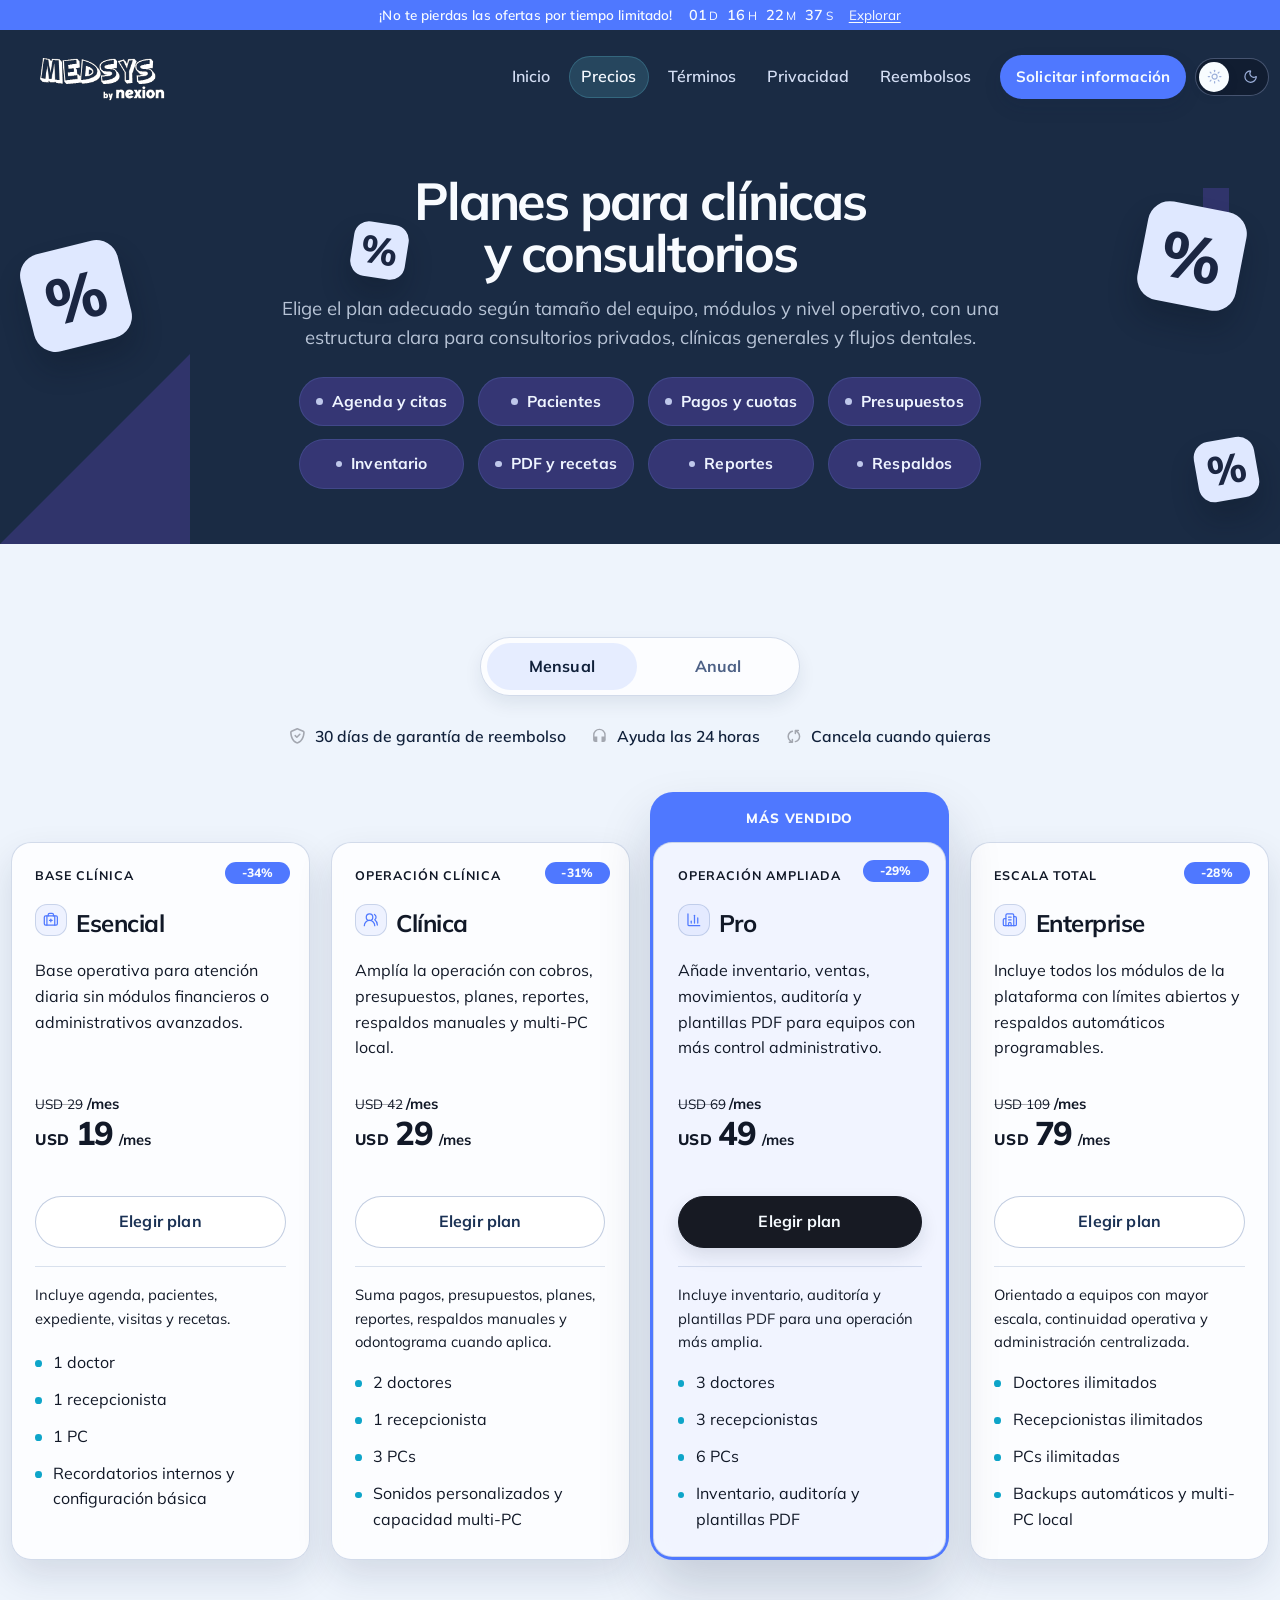
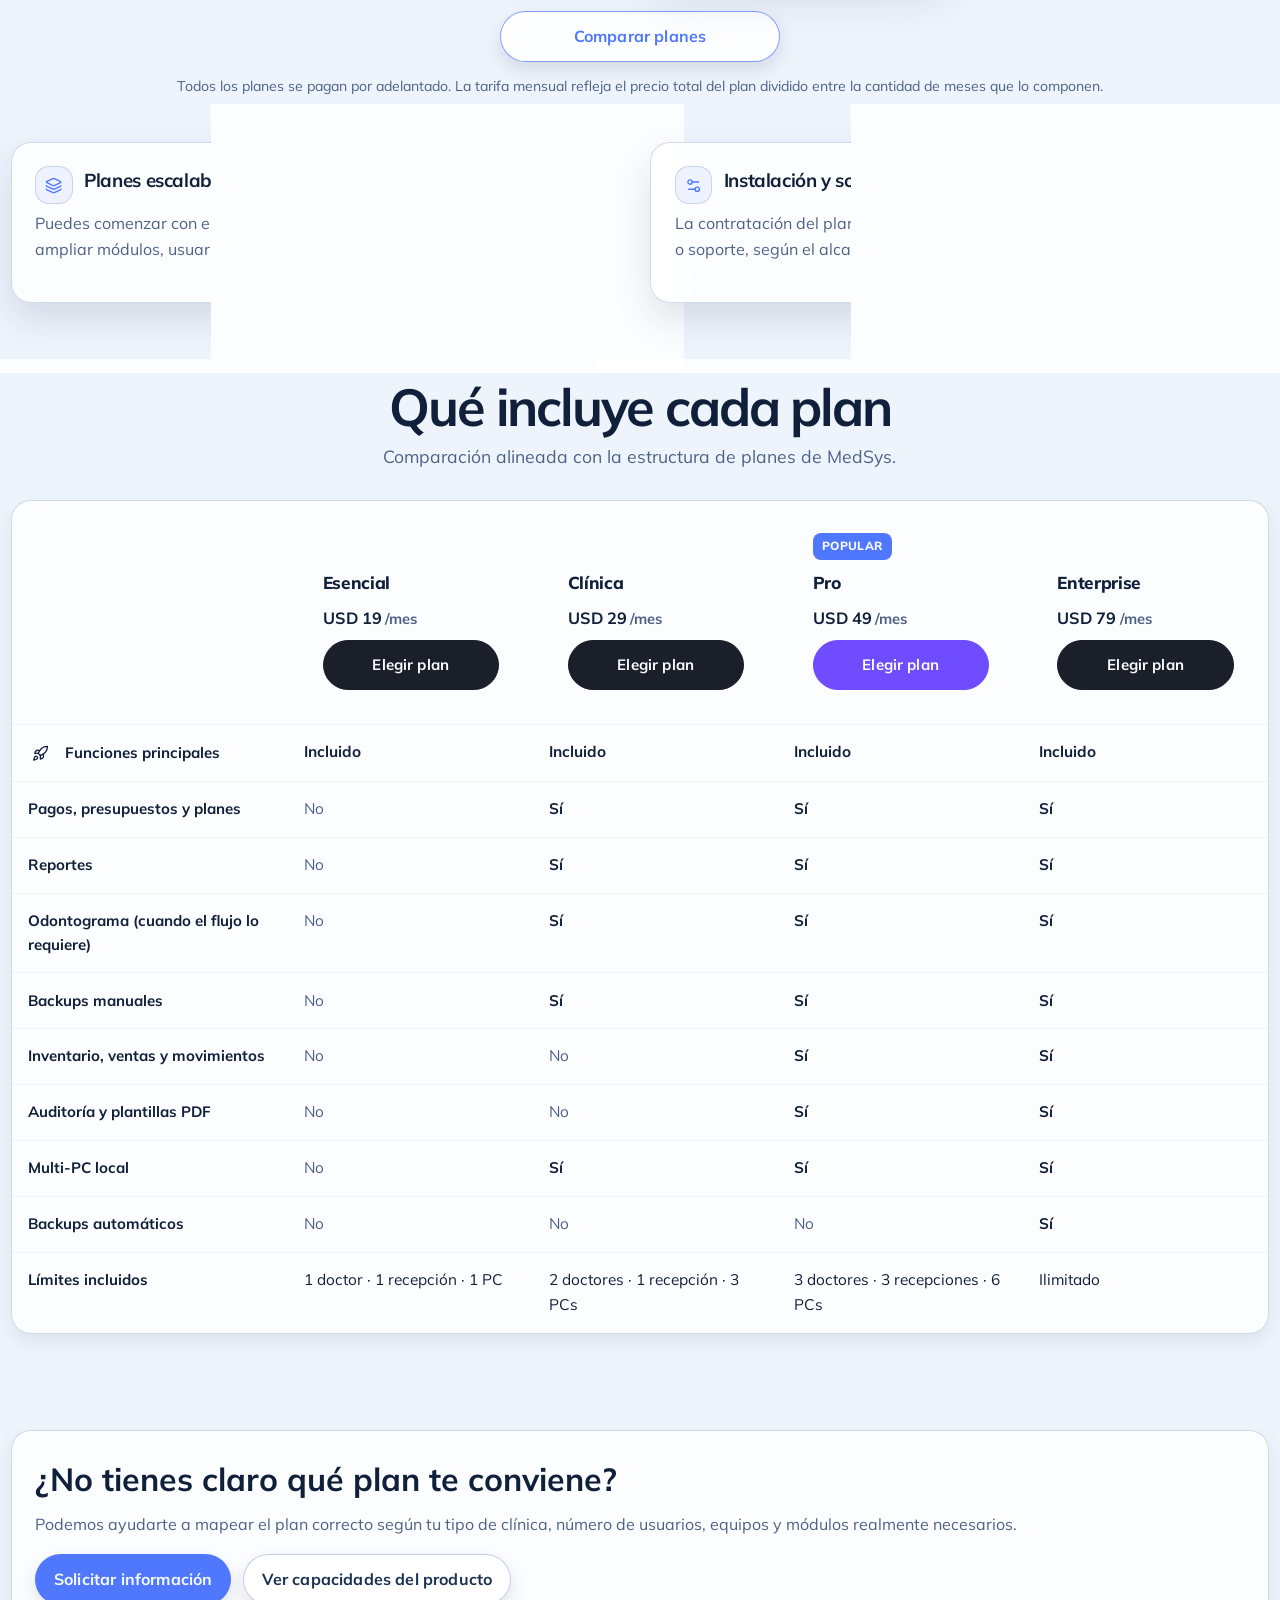
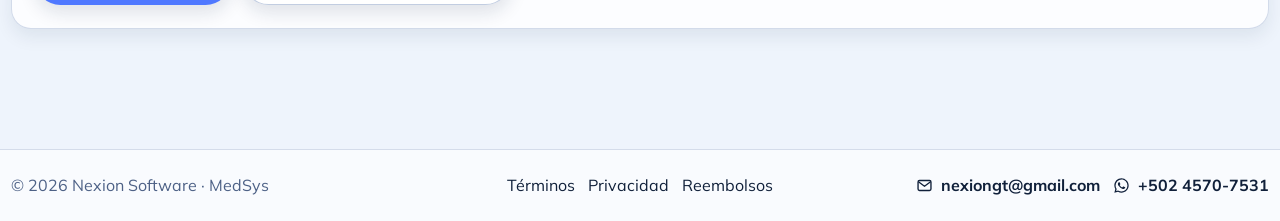
==== commit acfb0712: "Add files via upload" ====
--- a/precios.html
+++ b/precios.html
@@ -95,6 +95,7 @@
             <div class="pricing-banner-art pricing-banner-art--left" aria-hidden="true">
               <span class="pricing-banner-cut"></span>
               <span class="pricing-banner-sticker pricing-banner-sticker--left">%</span>
+              <span class="pricing-banner-sticker pricing-banner-sticker--left-mini">%</span>
             </div>
 
             <div class="pricing-banner-art pricing-banner-art--right" aria-hidden="true">
--- a/assets/styles.css
+++ b/assets/styles.css
@@ -4,7 +4,7 @@
   --font-sans: 'Mulish', sans-serif;
   --promo-offset: 60px;
   --nav-height: 94px;
-  --header-stack-gap: 1rem;
+  --header-stack-gap: 3.1rem;
   --bg: #0c1524;
   --bg-soft: #111c2e;
   --fg: #edf3ff;
@@ -111,6 +111,10 @@
   padding-top: calc(var(--promo-offset) + var(--nav-height) + var(--header-stack-gap));
 }
 
+main:not(.section) {
+  padding-top: calc(var(--promo-offset) + var(--nav-height) + 3rem);
+}
+
 a {
   color: inherit;
   text-decoration: none;
@@ -220,6 +224,12 @@
   line-height: 1.1;
 }
 
+.promo-countdown__text {
+  font-weight: 600;
+  letter-spacing: 0.01em;
+  font-variation-settings: 'wght' 600;
+}
+
 .promo-countdown__timer {
   display: inline-flex;
   align-items: center;
@@ -236,7 +246,10 @@
 
 .promo-countdown__item strong {
   font-size: 0.9rem;
+  font-weight: 600;
+  letter-spacing: 0.01em;
   line-height: 1;
+  font-variation-settings: 'wght' 600;
 }
 
 .promo-countdown__item span {
@@ -938,6 +951,16 @@
   transform: rotate(-14deg);
 }
 
+.pricing-banner-sticker--left-mini {
+  left: clamp(22rem, 25vw, 28rem);
+  top: clamp(5rem, 8.2vw, 6.2rem);
+  width: clamp(48px, 4.3vw, 60px);
+  height: clamp(48px, 4.3vw, 60px);
+  border-radius: 15px;
+  font-size: clamp(2rem, 3vw, 2.7rem);
+  transform: rotate(9deg);
+}
+
 .pricing-banner-sticker--right {
   right: clamp(2rem, 3vw, 2.9rem);
   top: clamp(3.9rem, 7.2vw, 5.1rem);
@@ -1481,6 +1504,12 @@
   color: var(--accent-2) !important;
   border-color: rgba(79, 120, 255, 0.7) !important;
   background: rgba(255, 255, 255, 0.88) !important;
+}
+
+html[data-theme='dark'] .compare-jump {
+  color: #f3f7ff !important;
+  border-color: rgba(149, 168, 255, 0.34) !important;
+  background: rgba(15, 23, 38, 0.92) !important;
 }
 
 .pricing-footnote {
@@ -2233,6 +2262,10 @@
   padding: calc(var(--promo-offset) + var(--nav-height) + var(--header-stack-gap)) 0 clamp(2.35rem, 6vw, 4.5rem);
 }
 
+main.section:not(:has(.pricing-banner)) {
+  padding-top: calc(var(--promo-offset) + var(--nav-height) + 3rem);
+}
+
 .hero {
   padding: 0 0 clamp(2.75rem, 6vw, 4rem);
 }
@@ -2441,7 +2474,7 @@
 @media (max-width: 699px) {
   :root {
     --promo-offset: 78px;
-    --header-stack-gap: 1.15rem;
+    --header-stack-gap: 2rem;
   }
 
   .promo-countdown__inner {
@@ -2537,6 +2570,15 @@
   .pricing-banner-sticker--left {
     left: 0.65rem;
     top: 4.5rem;
+  }
+
+  .pricing-banner-sticker--left-mini {
+    left: 7.8rem;
+    top: 3.2rem;
+    width: 38px;
+    height: 38px;
+    border-radius: 11px;
+    font-size: 1.65rem;
   }
 
   .pricing-banner-sticker--right {
